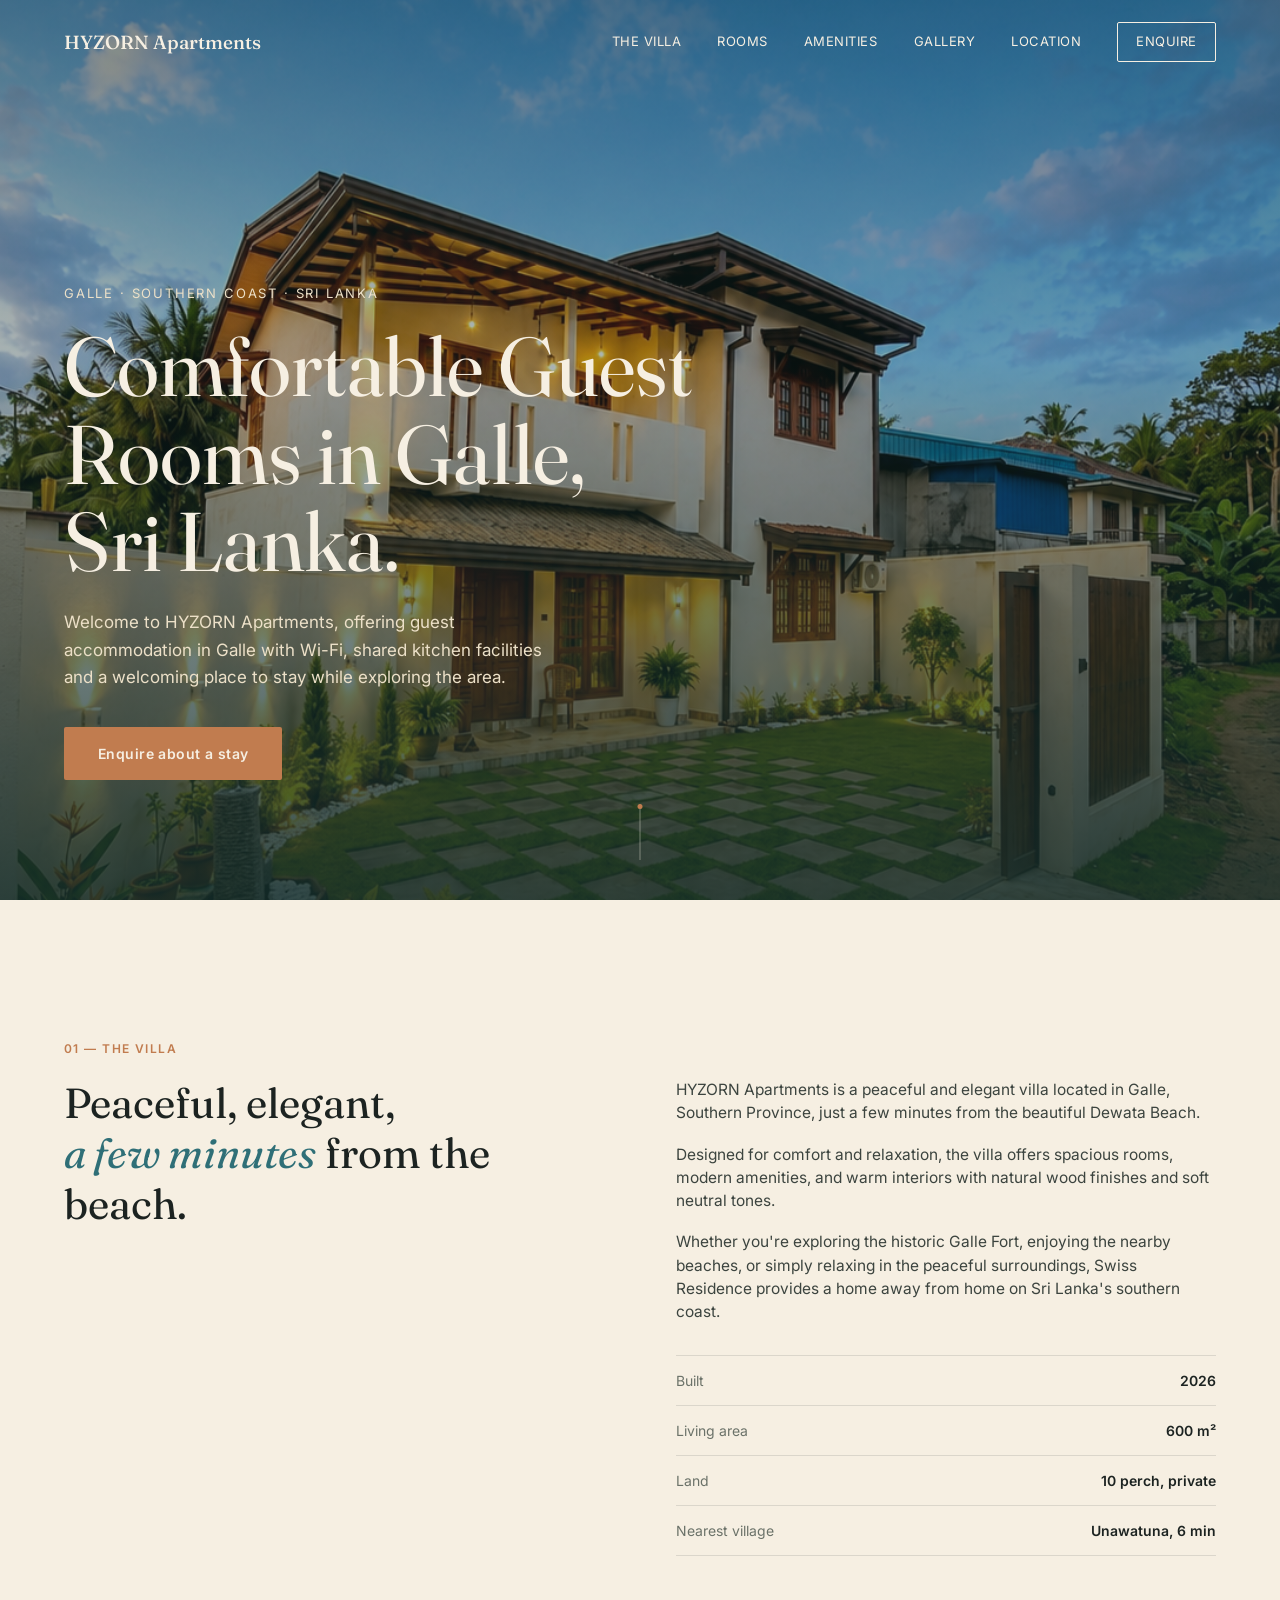
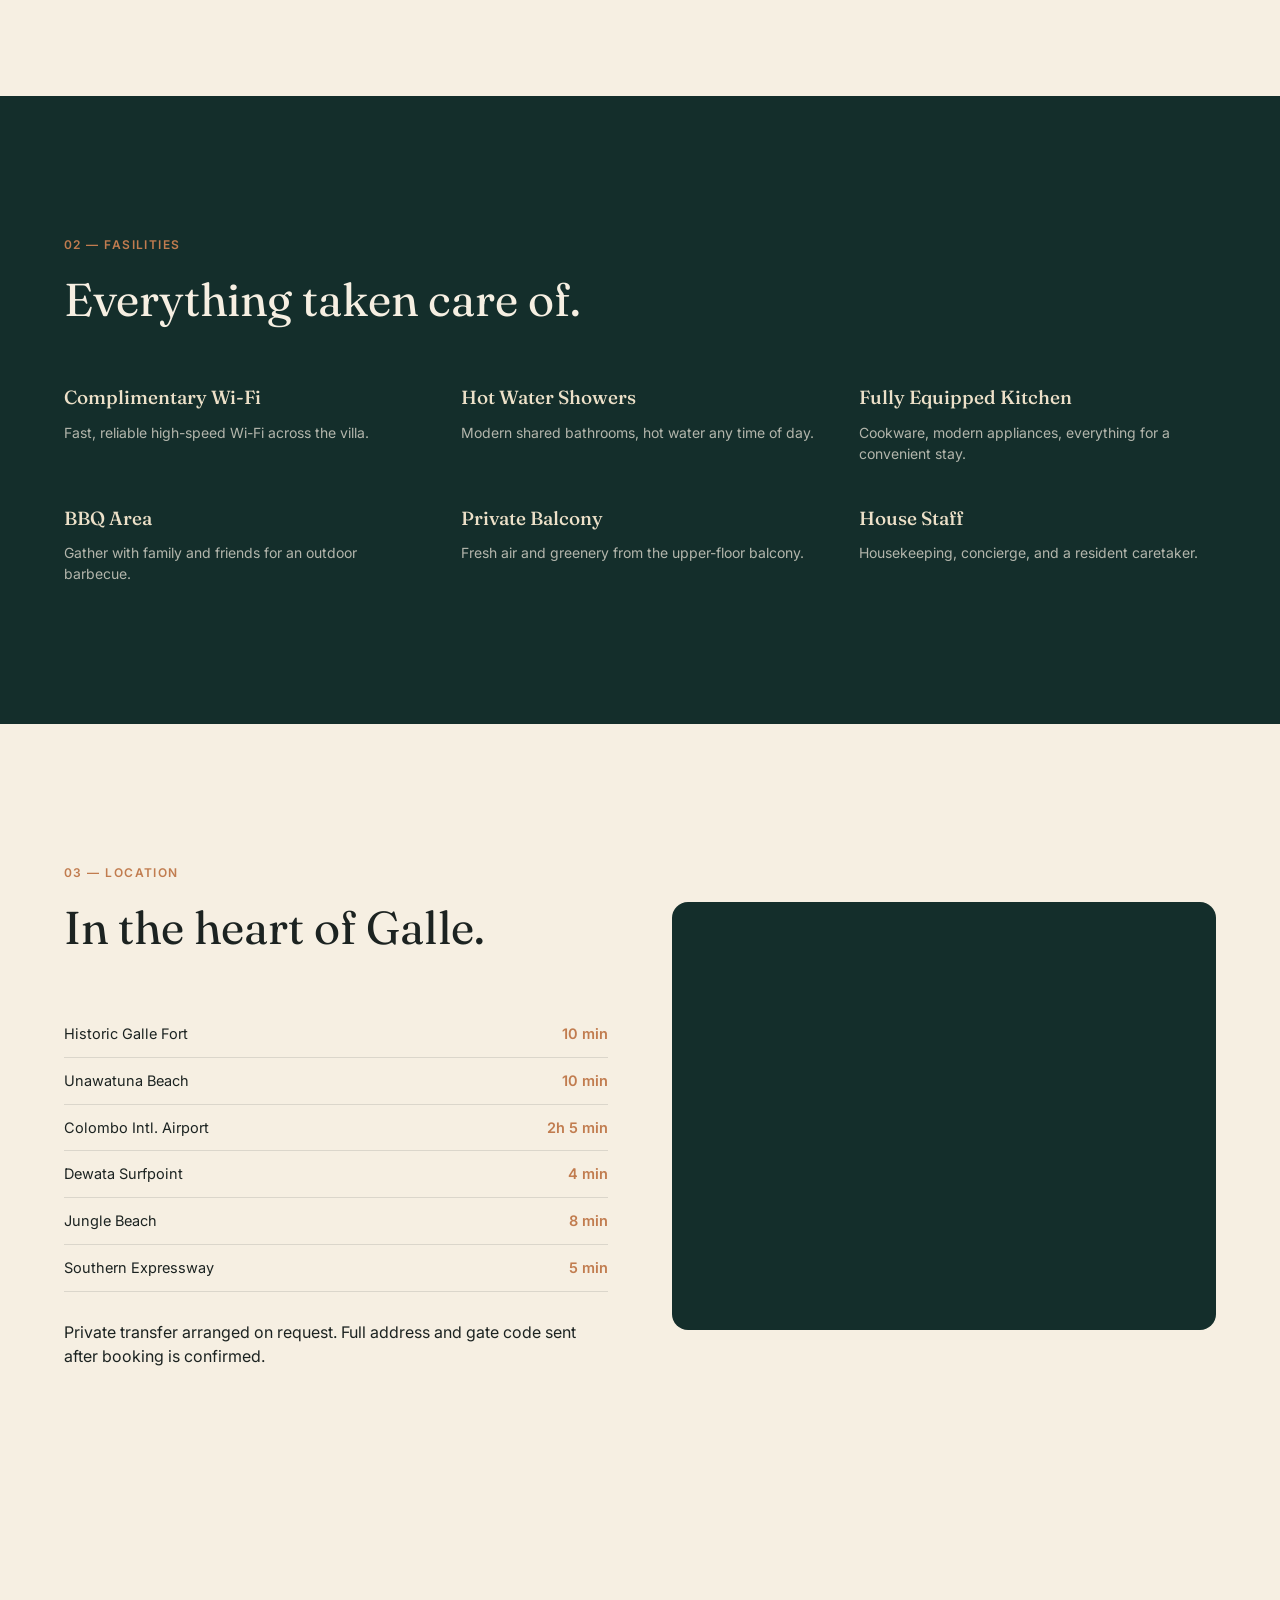
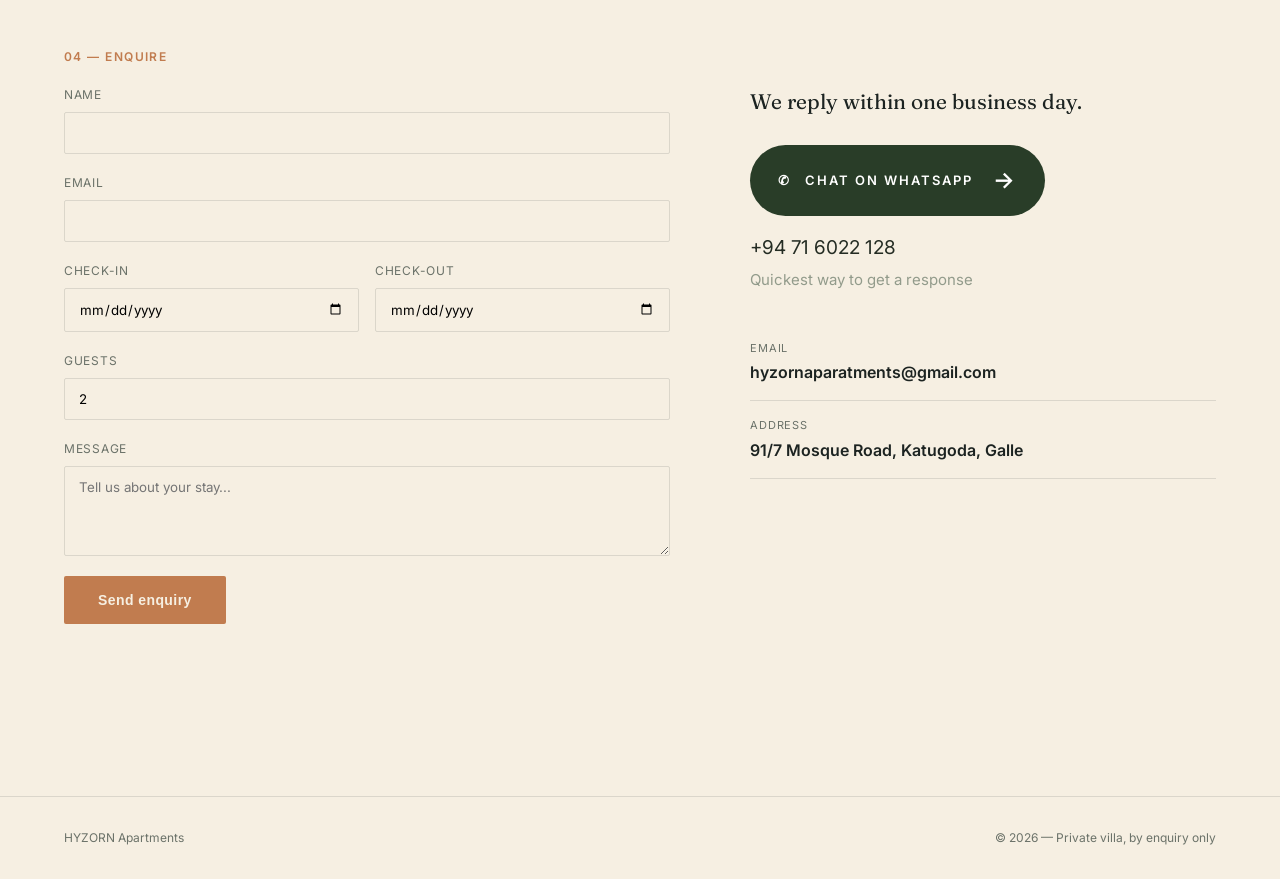
==== index.html @ 3581d691 "Update hero title and description in index.html" ====
<!DOCTYPE html>
<html lang="en">
<head>
<meta charset="UTF-8">
<meta name="viewport" content="width=device-width, initial-scale=1.0">
<title>HYZORN Apartments — Galle</title>

<title>HYZORN Apartments | Guest Rooms in Galle, Sri Lanka</title>
<meta name="description" content="Discover HYZORN Apartments in Galle, Sri Lanka, offering comfortable guest rooms, Wi-Fi, shared kitchens and convenient access to local attractions.">
<link rel="canonical" href="https://hyzornapartments.com/">

<meta property="og:type" content="website">
<meta property="og:title" content="HYZORN Apartments | Galle, Sri Lanka">
<meta property="og:description" content="Explore guest accommodation at HYZORN Apartments in Galle, Sri Lanka.">
<meta property="og:url" content="https://hyzornapartments.com/">
<meta property="og:site_name" content="HYZORN Apartments">

<meta name="description" content="Hyzorn Apartment — a private villa in Galle, Sri Lanka. Five rooms, warm interiors, minutes from Unawatuna and Galle Fort.">
<link rel="preconnect" href="https://fonts.googleapis.com">
<link rel="preconnect" href="https://fonts.gstatic.com" crossorigin>
<link href="https://fonts.googleapis.com/css2?family=Fraunces:ital,opsz,wght@0,9..144,300;0,9..144,400;0,9..144,500;1,9..144,400;1,9..144,500&family=Inter:wght@400;500;600&display=swap" rel="stylesheet">
<link rel="stylesheet" href="css/style.css">
</head>
<body>

<!-- NAV -->
<header class="nav" id="siteNav">
  <a href="#hero" class="nav-mark">HYZORN Apartments</a>
  <button class="nav-toggle" id="navToggle" aria-label="Toggle menu">☰</button>
  <nav class="nav-links" id="navLinks">
    <a href="#about">The Villa</a>
    <a href="rooms.html">Rooms</a>
    <a href="#amenities">Amenities</a>
    <a href="gallery.html">Gallery</a>
    <a href="#location">Location</a>
    <a href="#contact" class="nav-cta">Enquire</a>
  </nav>
</header>

<main>

  <!-- HERO -->
  <section id="hero" class="hero">
    <div class="hero-media">
      <img src="images/Hyzorn.png" alt="HYZORN Apartments villa exterior at dusk">
      <div class="hero-scrim"></div>
    </div>
    <div class="hero-inner">
      <p class="hero-kicker reveal">Galle · Southern Coast · Sri Lanka</p>
      <h1 class="hero-title reveal">Comfortable Guest Rooms in Galle,<br>Sri Lanka.</h1>
      <p class="hero-sub reveal">Welcome to HYZORN Apartments, offering guest accommodation
  in Galle with Wi-Fi, shared kitchen facilities and a
  welcoming place to stay while exploring the area.</p>
      <a href="#contact" class="btn reveal">Enquire about a stay</a>
    </div>
    <a href="#about" class="hero-scroll" aria-label="Scroll down"><span></span></a>
  </section>

  <!-- ABOUT -->
  <section id="about" class="section about">
    <div class="section-kicker reveal">01 — The Villa</div>
    <div class="about-grid">
      <h2 class="about-heading reveal">Peaceful, elegant,<br><em>a few minutes</em> from the beach.</h2>
      <div class="about-copy reveal">
        <p>HYZORN Apartments is a peaceful and elegant villa located in Galle, Southern Province, just a few minutes from the beautiful Dewata Beach.</p>
        <p>Designed for comfort and relaxation, the villa offers spacious rooms, modern amenities, and warm interiors with natural wood finishes and soft neutral tones.</p>
        <p>Whether you're exploring the historic Galle Fort, enjoying the nearby beaches, or simply relaxing in the peaceful surroundings, Swiss Residence provides a home away from home on Sri Lanka's southern coast.</p>
        <dl class="about-facts">
          <div><dt>Built</dt><dd>2026</dd></div>
          <div><dt>Living area</dt><dd>600 m²</dd></div>
          <div><dt>Land</dt><dd>10 perch, private</dd></div>
          <div><dt>Nearest village</dt><dd>Unawatuna, 6 min</dd></div>
        </dl>
      </div>
    </div>
  </section>

  <!-- AMENITIES -->
  <section id="amenities" class="section amenities">
    <div class="amenities-inner">
      <div class="section-kicker reveal">02 — Fasilities</div>
      <h2 class="section-heading reveal">Everything taken care of.</h2>
      <div class="amenity-grid">
        <div class="amenity reveal"><h3>Complimentary Wi-Fi</h3><p>Fast, reliable high-speed Wi-Fi across the villa.</p></div>
        <div class="amenity reveal"><h3>Hot Water Showers</h3><p>Modern shared bathrooms, hot water any time of day.</p></div>
        <div class="amenity reveal"><h3>Fully Equipped Kitchen</h3><p>Cookware, modern appliances, everything for a convenient stay.</p></div>
        <div class="amenity reveal"><h3>BBQ Area</h3><p>Gather with family and friends for an outdoor barbecue.</p></div>
        <div class="amenity reveal"><h3>Private Balcony</h3><p>Fresh air and greenery from the upper-floor balcony.</p></div>
        <div class="amenity reveal"><h3>House Staff</h3><p>Housekeeping, concierge, and a resident caretaker.</p></div>
      </div>
    </div>
  </section>

  <!-- LOCATION -->
  <section id="location" class="section location">
    <div class="section-kicker reveal">03 — Location</div>
    <div class="location-grid">
      <div class="location-copy reveal">
        <h2 class="section-heading">In the heart of Galle.</h2>
        <ul class="location-list">
          <li><span>Historic Galle Fort</span><span>10 min</span></li>
          <li><span>Unawatuna Beach</span><span>10 min</span></li>
          <li><span>Colombo Intl. Airport</span><span>2h 5 min</span></li>
          <li><span>Dewata Surfpoint</span><span>4 min</span></li>
          <li><span>Jungle Beach</span><span>8 min</span></li>
          <li><span>Southern Expressway</span><span>5 min</span></li>
        </ul>
        <p>Private transfer arranged on request. Full address and gate code sent after booking is confirmed.</p>
      </div>
      <div class="location-map reveal">
  <iframe
    src="https://maps.google.com/maps?q=6.035954568076213%2C 80.24409383954817&amp;z=16&amp;output=embed"
    width="100%"
    height="100%"
    style="border:0;"
    allowfullscreen
    loading="lazy"
    referrerpolicy="no-referrer-when-downgrade"
    title="HYZORN Apartments Location - Galle">
  </iframe>
</div>
    </div>
  </section>

  <!-- CONTACT -->
  <section id="contact" class="section contact">
    <div class="section-kicker reveal">04 — Enquire</div>
    <div class="contact-grid">
    <form class="contact-form reveal" id="enquiryForm" action="https://api.web3forms.com/submit" method="POST">
  <input type="hidden" name="access_key" value="4732b302-238f-4365-b54c-f19b75fd3b62">
  <input type="hidden" name="subject" value="New enquiry — HYZORN Apartments">
  <input type="hidden" name="from_name" value="HYZORN Apartments Website">
  <!-- spam trap: leave hidden -->
  <input type="checkbox" name="botcheck" style="display:none" tabindex="-1" autocomplete="off">

  <div class="field-row">
    <label for="name">Name</label>
    <input type="text" id="name" name="name" required>
  </div>
  <div class="field-row">
    <label for="email">Email</label>
    <input type="email" id="email" name="email" required>
  </div>
  <div class="field-row two-col">
    <div>
      <label for="checkin">Check-in</label>
      <input type="date" id="checkin" name="checkin">
    </div>
    <div>
      <label for="checkout">Check-out</label>
      <input type="date" id="checkout" name="checkout">
    </div>
  </div>
  <div class="field-row">
    <label for="guests">Guests</label>
    <input type="number" id="guests" name="guests" min="1" max="10" value="2">
  </div>
  <div class="field-row">
    <label for="message">Message</label>
    <textarea id="message" name="message" rows="4" placeholder="Tell us about your stay..."></textarea>
  </div>
  <button type="submit" class="btn" id="submitBtn">Send enquiry</button>
  <p class="form-note" id="formNote" role="status"></p>
</form>
      <div class="contact-details reveal">
  <p class="lead">We reply within one business day.</p>

  <div class="whatsapp-contact">
    <a
      href="https://wa.me/94716022128"
      target="_blank"
      rel="noopener noreferrer"
      class="whatsapp-btn"
    >
      <span>✆</span>
      <span>CHAT ON WHATSAPP</span>
      <span class="whatsapp-arrow">→</span>
    </a>

    <a href="tel:+94716022128" class="whatsapp-phone">
      +94 71 6022 128
    </a>

    <p class="whatsapp-description">
      Quickest way to get a response
    </p>
  </div>

  <dl>
    <div>
      <dt>Email</dt>
      <dd>hyzornaparatments@gmail.com</dd>
    </div>
    <div>
      <dt>Address</dt>
      <dd>91/7 Mosque Road, Katugoda, Galle</dd>
    </div>
  </dl>
</div>
  </section>

</main>

<footer class="footer">
  <span>HYZORN Apartments</span>
  <span>&copy; <span id="year"></span> — Private villa, by enquiry only</span>
</footer>

<script src="js/script.js"></script>
</body>
</html>
---- css/style.css ----
/* ============================================
   Swiss Residence — Oceanview / Cinematic theme
   Color:  deep #142e2b · ocean #2f6f77
           sand #f6efe2 · terracotta #c17c4f · ink #1c2321
   Type:   Fraunces (display, incl. italic) · Inter (body)
   ============================================ */

:root {
  --deep: #142e2b;
  --ocean: #2f6f77;
  --sand: #f6efe2;
  --sand-warm: #ece0c8;
  --terracotta: #c17c4f;
  --ink: #1c2321;
  --line: rgba(28, 35, 33, 0.12);

  --font-display: "Fraunces", Georgia, serif;
  --font-body: "Inter", -apple-system, BlinkMacSystemFont, sans-serif;

  --edge: 64px;
  --nav-h: 84px;
}

* { box-sizing: border-box; margin: 0; padding: 0; }
html { scroll-behavior: smooth; }

body {
  background: var(--sand);
  color: var(--ink);
  font-family: var(--font-body);
  line-height: 1.5;
  -webkit-font-smoothing: antialiased;
}

a { color: inherit; text-decoration: none; }
img { max-width: 100%; display: block; }
ul, dl { list-style: none; }

@media (prefers-reduced-motion: reduce) {
  html { scroll-behavior: auto; }
  * { transition: none !important; }
  .reveal { opacity: 1 !important; transform: none !important; }
}

a:focus-visible, button:focus-visible, input:focus-visible, textarea:focus-visible {
  outline: 2px solid var(--terracotta);
  outline-offset: 3px;
}

/* ============================================
   Scroll reveal (JS toggles .is-visible)
   ============================================ */

.reveal {
  opacity: 0;
  transform: translateY(28px);
  transition: opacity 0.8s ease, transform 0.8s ease;
}
.reveal.is-visible { opacity: 1; transform: translateY(0); }
/* stagger children inside grids slightly */
.room-card.reveal:nth-child(2) { transition-delay: 0.08s; }
.room-card.reveal:nth-child(3) { transition-delay: 0.16s; }
.room-card.reveal:nth-child(4) { transition-delay: 0.24s; }
.room-card.reveal:nth-child(5) { transition-delay: 0.32s; }
.amenity.reveal:nth-child(2) { transition-delay: 0.06s; }
.amenity.reveal:nth-child(3) { transition-delay: 0.12s; }
.amenity.reveal:nth-child(4) { transition-delay: 0.18s; }
.amenity.reveal:nth-child(5) { transition-delay: 0.24s; }
.amenity.reveal:nth-child(6) { transition-delay: 0.3s; }

/* ============================================
   Nav
   ============================================ */

.nav {
  position: fixed;
  top: 0; left: 0; right: 0;
  height: var(--nav-h);
  z-index: 100;
  display: flex;
  align-items: center;
  justify-content: space-between;
  padding: 0 var(--edge);
  background: transparent;
  transition: background 0.35s ease, box-shadow 0.35s ease, padding 0.35s ease;
}
.nav.scrolled {
  background: rgba(246, 239, 226, 0.92);
  backdrop-filter: blur(8px);
  box-shadow: 0 1px 0 var(--line);
}
.nav-mark {
  font-family: var(--font-display);
  font-weight: 500;
  font-size: 19px;
  color: var(--sand);
  transition: color 0.35s ease;
}
.nav.scrolled .nav-mark { color: var(--deep); }

.nav-links {
  display: flex;
  align-items: center;
  gap: 36px;
  font-size: 13px;
  letter-spacing: 0.04em;
  text-transform: uppercase;
  color: var(--sand);
  transition: color 0.35s ease;
}
.nav.scrolled .nav-links { color: var(--ink); }
.nav-links a:hover { color: var(--terracotta); }
.nav-cta {
  border: 1px solid currentColor;
  padding: 9px 18px;
  border-radius: 2px;
}

.nav-toggle {
  display: none;
  background: none;
  border: none;
  font-size: 20px;
  color: var(--sand);
  cursor: pointer;
}
.nav.scrolled .nav-toggle { color: var(--ink); }

/* ============================================
   Hero
   ============================================ */

.hero {
  position: relative;
  min-height: 100vh;
  display: flex;
  align-items: flex-end;
  color: var(--sand);
  overflow: hidden;
}

.hero-media {
  position: absolute;
  inset: 0;
  z-index: 0;
}
.hero-media img {
  width: 100%; height: 100%;
  object-fit: cover;
  object-position: center;
}
.hero-scrim {
  position: absolute;
  inset: 0;
  background: linear-gradient(180deg,
    rgba(20, 46, 43, 0.55) 0%,
    rgba(20, 46, 43, 0.35) 40%,
    rgba(20, 46, 43, 0.85) 100%);
}

.hero-inner {
  position: relative;
  z-index: 1;
  padding: 0 var(--edge) 120px;
  max-width: 780px;
}

.hero-kicker {
  font-size: 13px;
  letter-spacing: 0.14em;
  text-transform: uppercase;
  color: var(--sand-warm);
  margin-bottom: 20px;
}

.hero-title {
  font-family: var(--font-display);
  font-weight: 400;
  font-size: clamp(42px, 6.5vw, 84px);
  line-height: 1.05;
  margin-bottom: 24px;
}
.hero-title em {
  font-style: italic;
  font-weight: 400;
}

.hero-sub {
  font-size: 17px;
  color: var(--sand-warm);
  max-width: 480px;
  margin-bottom: 36px;
  line-height: 1.6;
}

.btn {
  display: inline-block;
  background: var(--terracotta);
  color: var(--sand);
  font-weight: 600;
  font-size: 14px;
  letter-spacing: 0.03em;
  padding: 16px 34px;
  border: none;
  border-radius: 2px;
  cursor: pointer;
  transition: background 0.2s ease, transform 0.2s ease;
}
.btn:hover { background: var(--deep); transform: translateY(-1px); }

.hero-scroll {
  position: absolute;
  bottom: 40px; left: 50%;
  transform: translateX(-50%);
  z-index: 1;
  width: 1px; height: 56px;
  background: rgba(246, 239, 226, 0.4);
}
.hero-scroll span {
  position: absolute;
  top: 0; left: -2px;
  width: 5px; height: 5px;
  border-radius: 50%;
  background: var(--terracotta);
  animation: cueMove 2.2s ease-in-out infinite;
}
@keyframes cueMove {
  0% { top: 0; opacity: 1; }
  90% { opacity: 1; }
  100% { top: 50px; opacity: 0; }
}

/* ============================================
   Section shell
   ============================================ */

.section {
  padding: 140px var(--edge);
  max-width: 1320px;
  margin: 0 auto;
}

.section-kicker {
  font-size: 12px;
  font-weight: 600;
  letter-spacing: 0.12em;
  text-transform: uppercase;
  color: var(--terracotta);
  margin-bottom: 20px;
}

.section-heading {
  font-family: var(--font-display);
  font-weight: 400;
  font-size: clamp(30px, 3.6vw, 46px);
  line-height: 1.15;
  max-width: 720px;
  margin-bottom: 56px;
}

/* ============================================
   About
   ============================================ */

.about-grid {
  display: grid;
  grid-template-columns: 1fr 1fr;
  gap: 72px;
  align-items: start;
}
.about-heading {
  font-family: var(--font-display);
  font-weight: 400;
  font-size: clamp(28px, 3.4vw, 42px);
  line-height: 1.2;
}
.about-heading em { font-style: italic; color: var(--ocean); }

.about-copy p {
  font-size: 15.5px;
  color: #3c443f;
  margin-bottom: 18px;
}

.about-facts {
  margin-top: 32px;
  border-top: 1px solid var(--line);
}
.about-facts div {
  display: flex;
  justify-content: space-between;
  padding: 14px 0;
  border-bottom: 1px solid var(--line);
  font-size: 14px;
}
.about-facts dt { color: #6b7269; }
.about-facts dd { font-weight: 600; }

/* ============================================
   Rooms
   ============================================ */

.room-list {
  display: grid;
  grid-template-columns: repeat(3, 1fr);
  gap: 1px;
  background: var(--line);
  border: 1px solid var(--line);
}
.room-card {
  background: var(--sand);
  padding: 40px 32px;
}
.room-no {
  font-family: var(--font-display);
  font-style: italic;
  font-size: 22px;
  color: var(--terracotta);
  display: block;
  margin-bottom: 16px;
}
.room-card h3 {
  font-family: var(--font-display);
  font-weight: 500;
  font-size: 20px;
  margin-bottom: 10px;
}
.room-card p { font-size: 14px; color: #3c443f; margin-bottom: 16px; }
.room-tag {
  font-size: 11px;
  letter-spacing: 0.05em;
  text-transform: uppercase;
  color: var(--ocean);
}

/* ============================================
   Amenities (full-bleed deep band)
   ============================================ */

.amenities {
  background: var(--deep);
  color: var(--sand);
  max-width: none;
  padding: 0;
}
.amenities-inner {
  max-width: 1320px;
  margin: 0 auto;
  padding: 140px var(--edge);
}
.amenities .section-heading { color: var(--sand); }
.amenity-grid {
  display: grid;
  grid-template-columns: repeat(3, 1fr);
  gap: 40px;
}
.amenity h3 {
  font-family: var(--font-display);
  font-weight: 500;
  font-size: 19px;
  margin-bottom: 10px;
  color: var(--sand-warm);
}
.amenity p { font-size: 14px; color: rgba(246, 239, 226, 0.7); }

/* ============================================
   Gallery
   ============================================ */

.gallery-grid {
  display: grid;
  grid-template-columns: repeat(4, 1fr);
  grid-auto-rows: 200px;
  gap: 16px;
}
.g-item { position: relative; overflow: hidden; border-radius: 2px; }
.g-tall { grid-row: span 2; }
.g-item img {
  width: 100%; height: 100%;
  object-fit: cover;
  transition: transform 0.5s ease;
}
.g-item:hover img { transform: scale(1.05); }

.ph { width: 100%; height: 100%; background: linear-gradient(135deg, var(--ocean), var(--deep)); }
.ph[data-tone="3"] { background: linear-gradient(135deg, #2f6f77, #142e2b); }
.ph[data-tone="4"] { background: linear-gradient(135deg, #c17c4f, #6b3f24); }
.ph[data-tone="6"] { background: linear-gradient(135deg, #6b7269, #232821); }

.g-item figcaption {
  position: absolute;
  bottom: 0; left: 0; right: 0;
  padding: 12px 14px;
  font-size: 12px;
  color: var(--sand);
  background: linear-gradient(transparent, rgba(0,0,0,0.55));
}

.gallery-note {
  margin-top: 24px;
  font-size: 13px;
  color: #6b7269;
}
.gallery-note code {
  background: var(--line);
  padding: 2px 6px;
  border-radius: 2px;
  font-family: monospace;
}

/* ============================================
   Location
   ============================================ */

.location-grid {
  display: grid;
  grid-template-columns: 1fr 1fr;
  gap: 64px;
  align-items: start;
}
.location-list { margin: 28px 0; }
.location-list li {
  display: flex;
  justify-content: space-between;
  padding: 12px 0;
  border-bottom: 1px solid var(--line);
  font-size: 14.5px;
}
.location-list li span:last-child { color: var(--terracotta); font-weight: 600; }

.location-map {
  background: var(--deep);
  border-radius: 4px;
  padding: 24px;
  overflow: hidden;
}
.location-map svg { width: 100%; height: auto; display: block; }
.map-contour { fill: none; stroke: var(--sand-warm); stroke-width: 1.2; opacity: 0.4; }
.map-pin { fill: var(--terracotta); }
.map-radius { fill: none; stroke: var(--terracotta); stroke-width: 1; opacity: 0.35; }
.map-label {
  fill: var(--sand);
  font-size: 13px;
  font-family: var(--font-body);
  font-weight: 600;
  letter-spacing: 0.08em;
  text-transform: uppercase;
}
.map-small-label { fill: rgba(246,239,226,0.6); font-size: 11px; font-family: var(--font-body); letter-spacing: 0.05em; }

/* ============================================
   Contact
   ============================================ */

.contact-grid {
  display: grid;
  grid-template-columns: 1.3fr 1fr;
  gap: 80px;
}
.field-row { margin-bottom: 20px; display: flex; flex-direction: column; gap: 8px; }
.field-row label {
  font-size: 12px;
  letter-spacing: 0.06em;
  text-transform: uppercase;
  color: #6b7269;
}
.field-row input, .field-row textarea {
  border: 1px solid var(--line);
  background: transparent;
  padding: 12px 14px;
  border-radius: 2px;
  font-family: inherit;
}
.field-row input:focus, .field-row textarea:focus { border-color: var(--terracotta); }
.two-col { flex-direction: row; gap: 16px; }
.two-col > div { flex: 1; display: flex; flex-direction: column; gap: 8px; }

.form-note { margin-top: 14px; font-size: 13px; color: var(--ocean); min-height: 18px; }

.contact-details .lead {
  font-family: var(--font-display);
  font-size: 21px;
  margin-bottom: 24px;
}
.contact-details dl div {
  display: flex;
  flex-direction: column;
  gap: 4px;
  padding: 16px 0;
  border-bottom: 1px solid var(--line);
}
.contact-details dt { font-size: 11px; letter-spacing: 0.08em; text-transform: uppercase; color: #6b7269; }
.contact-details dd { font-weight: 600; }

/* ============================================
   Interior page banner (Rooms / Gallery)
   ============================================ */

.page-banner {
  background: var(--deep);
  color: var(--sand);
  padding: calc(var(--nav-h) + 80px) var(--edge) 80px;
}
.page-banner-inner { max-width: 720px; }
.page-banner .section-kicker { color: var(--terracotta); }
.page-title {
  font-family: var(--font-display);
  font-weight: 400;
  font-size: clamp(34px, 5vw, 56px);
  line-height: 1.1;
  margin-bottom: 18px;
}
.page-title em { font-style: italic; color: var(--sand-warm); }
.page-sub { font-size: 16px; color: rgba(246, 239, 226, 0.75); max-width: 480px; }

.nav-links a.active { color: var(--terracotta); }

/* ============================================
   Room detail rows (Rooms page)
   ============================================ */

.room-detail-list { display: flex; flex-direction: column; gap: 100px; }

.room-detail {
  display: grid;
  grid-template-columns: 1.1fr 1fr;
  gap: 64px;
  align-items: center;
}
.room-detail.reverse { direction: rtl; }
.room-detail.reverse > * { direction: ltr; }

.room-detail-media {
  aspect-ratio: 4 / 3;
  border-radius: 4px;
  overflow: hidden;
}
.room-detail-media .ph { width: 100%; height: 100%; }
.room-detail-media img { width: 100%; height: 100%; object-fit: cover; }

.room-detail-meta {
  font-size: 12px;
  letter-spacing: 0.08em;
  text-transform: uppercase;
  color: var(--terracotta);
  font-weight: 600;
}
.room-detail-copy h2 {
  font-family: var(--font-display);
  font-weight: 500;
  font-size: clamp(24px, 2.6vw, 32px);
  margin: 14px 0 16px;
}
.room-detail-copy p {
  font-size: 15px;
  color: #3c443f;
  margin-bottom: 22px;
  max-width: 460px;
}

.tag-list {
  display: flex;
  flex-wrap: wrap;
  gap: 10px;
  margin-bottom: 28px;
}
.tag-list li {
  font-size: 12px;
  letter-spacing: 0.03em;
  padding: 8px 14px;
  border: 1px solid var(--line);
  border-radius: 999px;
  color: var(--ink);
}

.btn-outline {
  background: transparent;
  color: var(--ink);
  border: 1px solid var(--ink);
}
.btn-outline:hover { background: var(--ink); color: var(--sand); }

/* ============================================
   CTA band (bottom of Rooms / Gallery pages)
   ============================================ */

.cta-band {
  background: var(--sand-warm);
  padding: 90px var(--edge);
  text-align: center;
}
.cta-band h2 {
  font-family: var(--font-display);
  font-weight: 400;
  font-size: clamp(26px, 3vw, 36px);
  margin-bottom: 28px;
}

/* ============================================
   Gallery page: slightly larger tiles
   ============================================ */

.gallery-grid-large { grid-auto-rows: 240px; }

/* ============================================
   Footer
   ============================================ */

.footer {
  padding: 32px var(--edge);
  display: flex;
  justify-content: space-between;
  font-size: 12px;
  color: #6b7269;
  border-top: 1px solid var(--line);
}

/* ============================================
   Responsive
   ============================================ */

@media (max-width: 900px) {
  :root { --edge: 24px; }
  .nav-links {
    position: fixed;
    top: var(--nav-h); left: 0; right: 0;
    flex-direction: column;
    align-items: flex-start;
    gap: 0;
    background: var(--sand);
    color: var(--ink);
    transform: translateY(-12px);
    opacity: 0;
    pointer-events: none;
    transition: opacity 0.25s ease, transform 0.25s ease;
    padding: 8px 24px 20px;
  }
  .nav-links.open { opacity: 1; transform: translateY(0); pointer-events: auto; }
  .nav-links a { width: 100%; padding: 14px 0; border-bottom: 1px solid var(--line); }
  .nav-toggle { display: block; }
  .nav.scrolled ~ .nav-links, .nav-links { color: var(--ink); }

  .about-grid, .location-grid, .contact-grid { grid-template-columns: 1fr; gap: 40px; }
  .room-list { grid-template-columns: 1fr; }
  .amenity-grid { grid-template-columns: repeat(2, 1fr); }
  .gallery-grid { grid-template-columns: repeat(2, 1fr); }
  .section { padding: 90px 24px; }
  .amenities-inner { padding: 90px 24px; }

  .room-detail,
  .room-detail.reverse {
    grid-template-columns: 1fr;
    direction: ltr;
    gap: 28px;
  }
  .room-detail-list { gap: 60px; }
  .page-banner { padding: calc(var(--nav-h) + 40px) 24px 56px; }
}

@media (max-width: 520px) {
  .amenity-grid, .gallery-grid { grid-template-columns: 1fr; }
}

.whatsapp-contact {
  margin: 28px 0 32px;
}

.whatsapp-btn {
  display: inline-flex;
  align-items: center;
  justify-content: center;
  gap: 14px;
  background: #293d28;
  color: #fff;
  padding: 18px 28px;
  border-radius: 50px;
  font-size: 13px;
  font-weight: 600;
  letter-spacing: 2px;
  text-decoration: none;
  transition: all 0.3s ease;
}

.whatsapp-btn:hover {
  background: #3d5738;
  transform: translateY(-2px);
}

.whatsapp-arrow {
  font-size: 23px;
  margin-left: 6px;
}

.whatsapp-phone {
  display: block;
  width: fit-content;
  margin-top: 18px;
  color: #242c23;
  font-size: 19px;
  text-decoration: none;
}

.whatsapp-description {
  margin-top: 7px;
  color: #929b8b;
  font-size: 15px;
}

@media (max-width: 480px) {
  .whatsapp-btn {
    padding: 16px 20px;
    font-size: 11px;
    letter-spacing: 1.5px;
  }
}
.location-map {
  width: 100%;
  min-height: 380px;
  border-radius: 16px;
  overflow: hidden;
}

.location-map iframe {
  display: block;
  width: 100%;
  height: 380px;
  border: none;
}

@media (max-width: 768px) {
  .location-map {
    min-height: 300px;
  }

  .location-map iframe {
    height: 300px;
  }
}
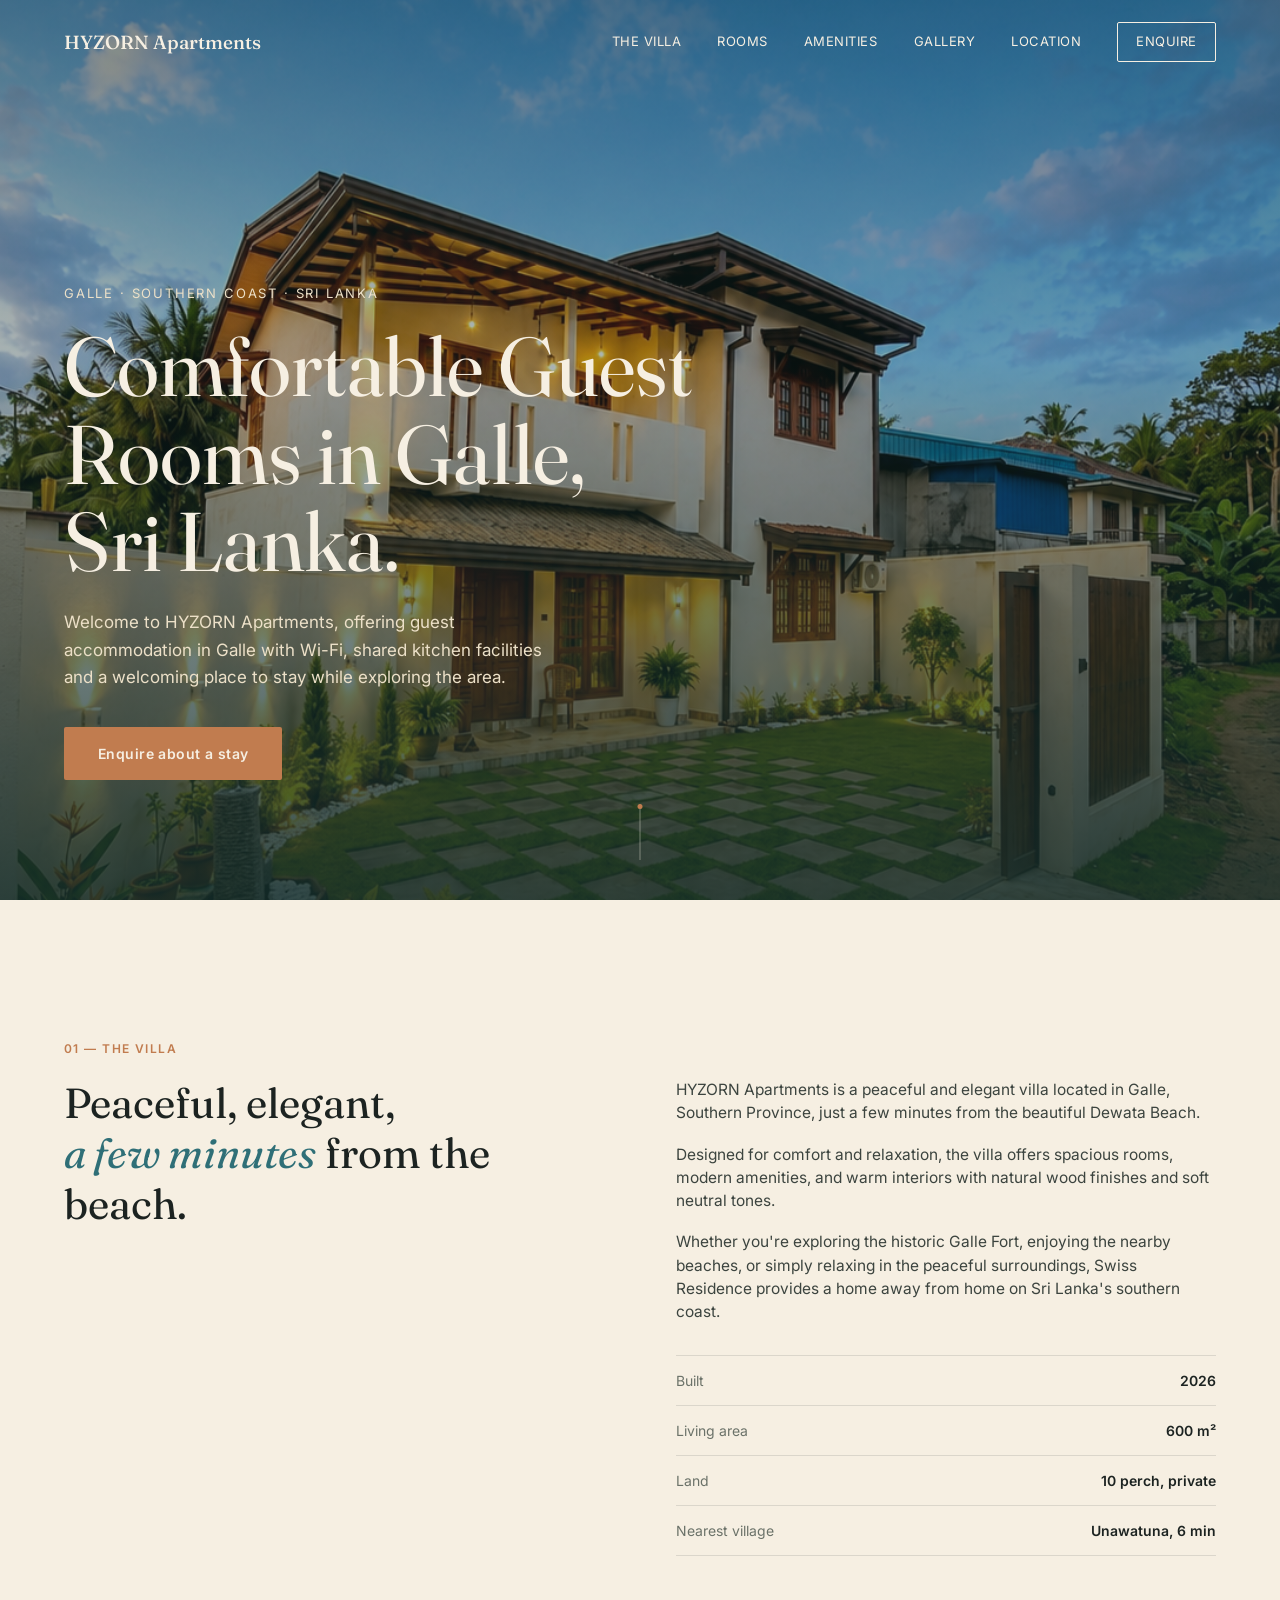
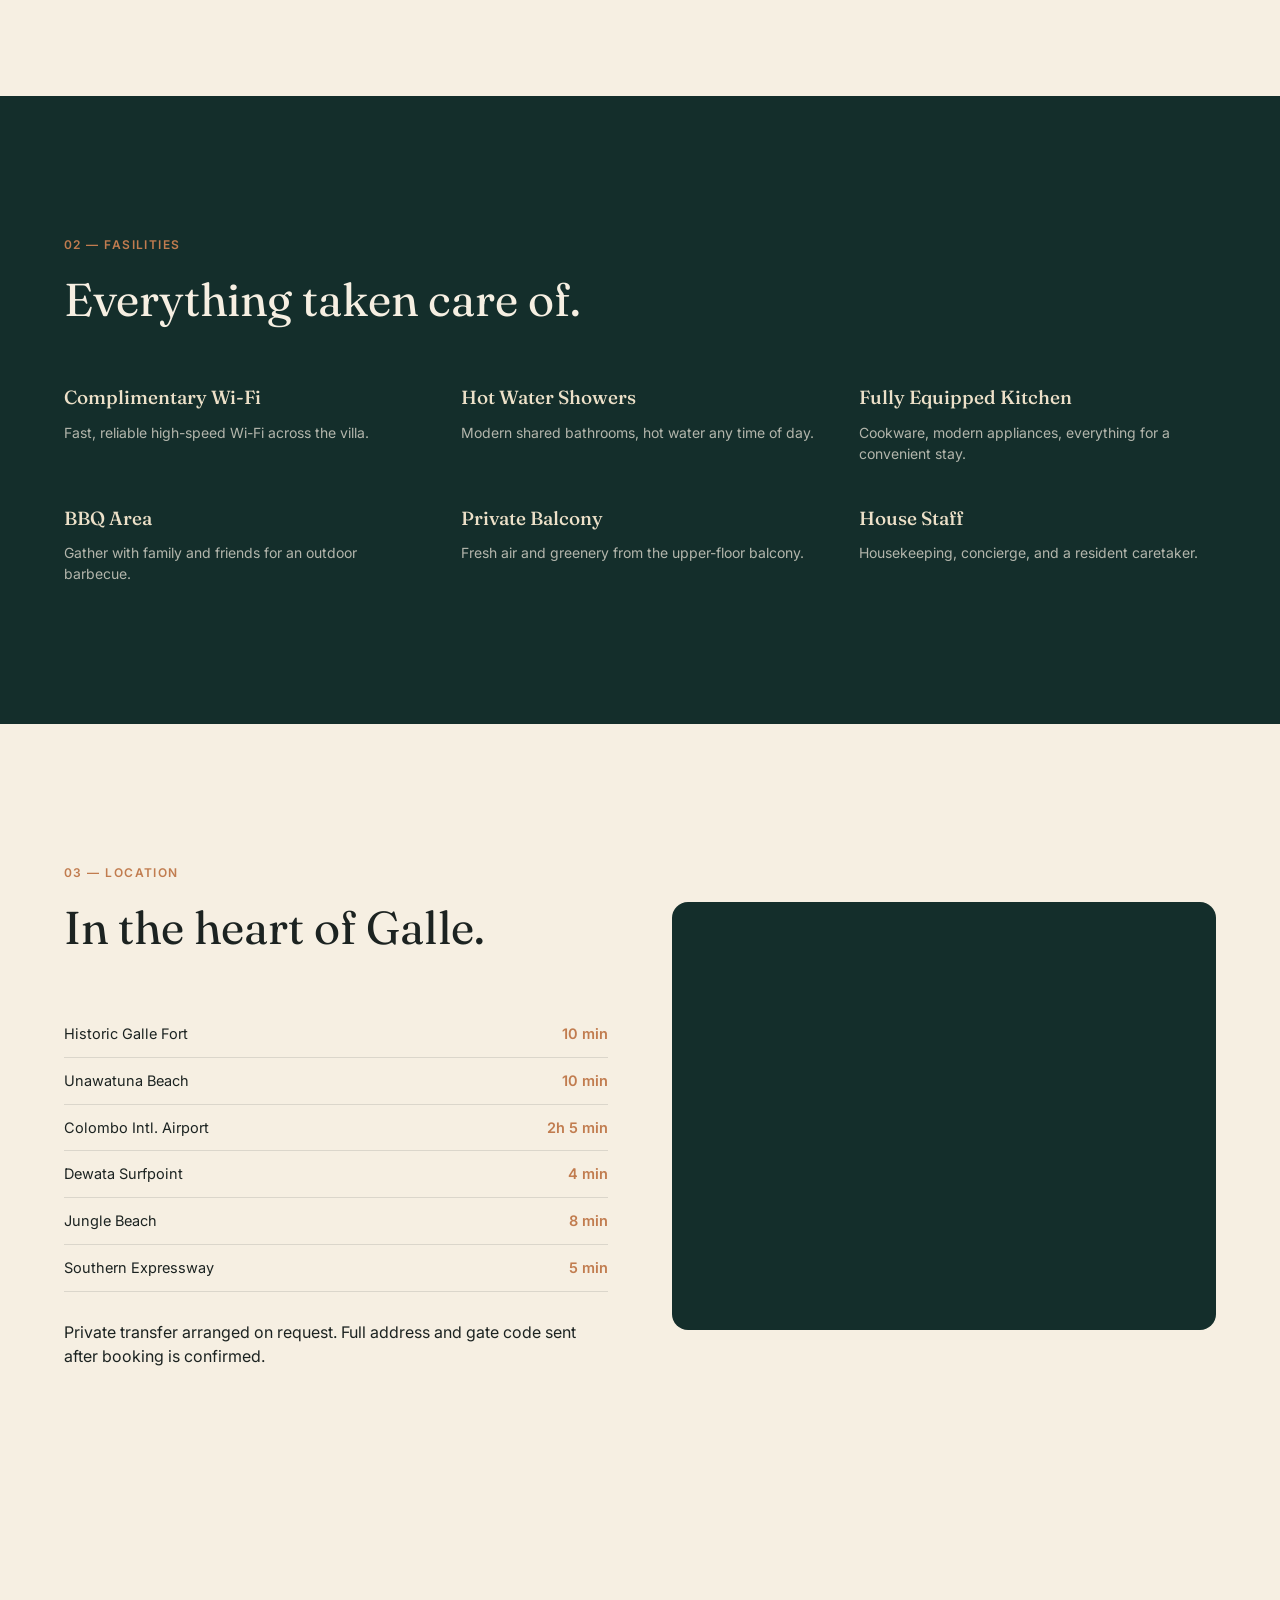
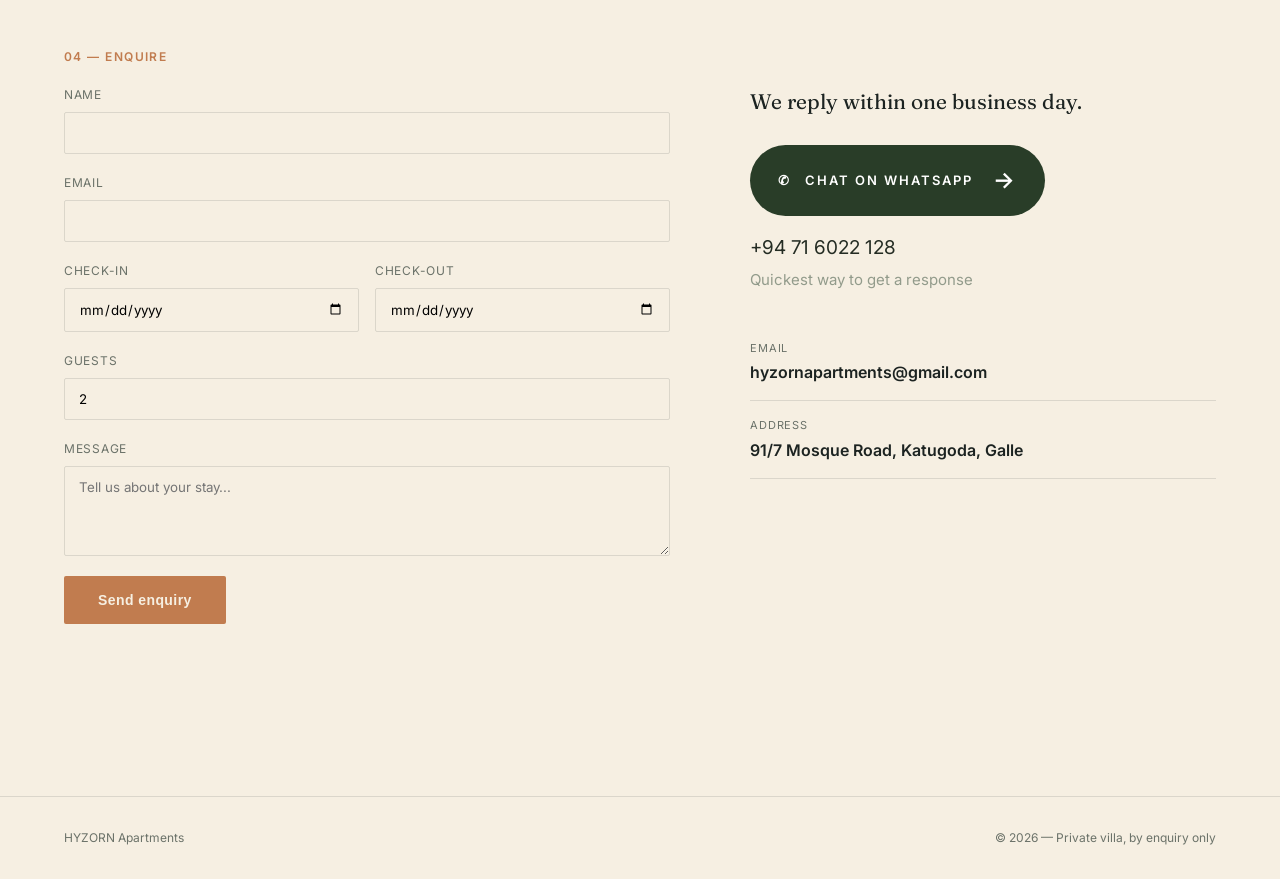
==== commit 2f2106f0: "Correct email address in index.html" ====
--- a/index.html
+++ b/index.html
@@ -20,6 +20,35 @@
 <link rel="preconnect" href="https://fonts.gstatic.com" crossorigin>
 <link href="https://fonts.googleapis.com/css2?family=Fraunces:ital,opsz,wght@0,9..144,300;0,9..144,400;0,9..144,500;1,9..144,400;1,9..144,500&family=Inter:wght@400;500;600&display=swap" rel="stylesheet">
 <link rel="stylesheet" href="css/style.css">
+  
+<script type="application/ld+json">
+{
+  "@context": "https://schema.org",
+  "@type": "LodgingBusiness",
+  "@id": "https://hyzornapartments.com/#lodging",
+  "name": "HYZORN Apartments",
+  "url": "https://hyzornapartments.com/",
+  "description": "Guest accommodation in Galle, Sri Lanka, with Wi-Fi and shared kitchen facilities.",
+  "address": {
+    "@type": "PostalAddress",
+    "addressLocality": "Galle",
+    "addressCountry": "LK"
+  },
+  "amenityFeature": [
+    {
+      "@type": "LocationFeatureSpecification",
+      "name": "Wi-Fi",
+      "value": true
+    },
+    {
+      "@type": "LocationFeatureSpecification",
+      "name": "Shared kitchen",
+      "value": true
+    }
+  ]
+}
+</script>
+
 </head>
 <body>
 
@@ -189,7 +218,7 @@
   <dl>
     <div>
       <dt>Email</dt>
-      <dd>hyzornaparatments@gmail.com</dd>
+      <dd>hyzornapartments@gmail.com</dd>
     </div>
     <div>
       <dt>Address</dt>
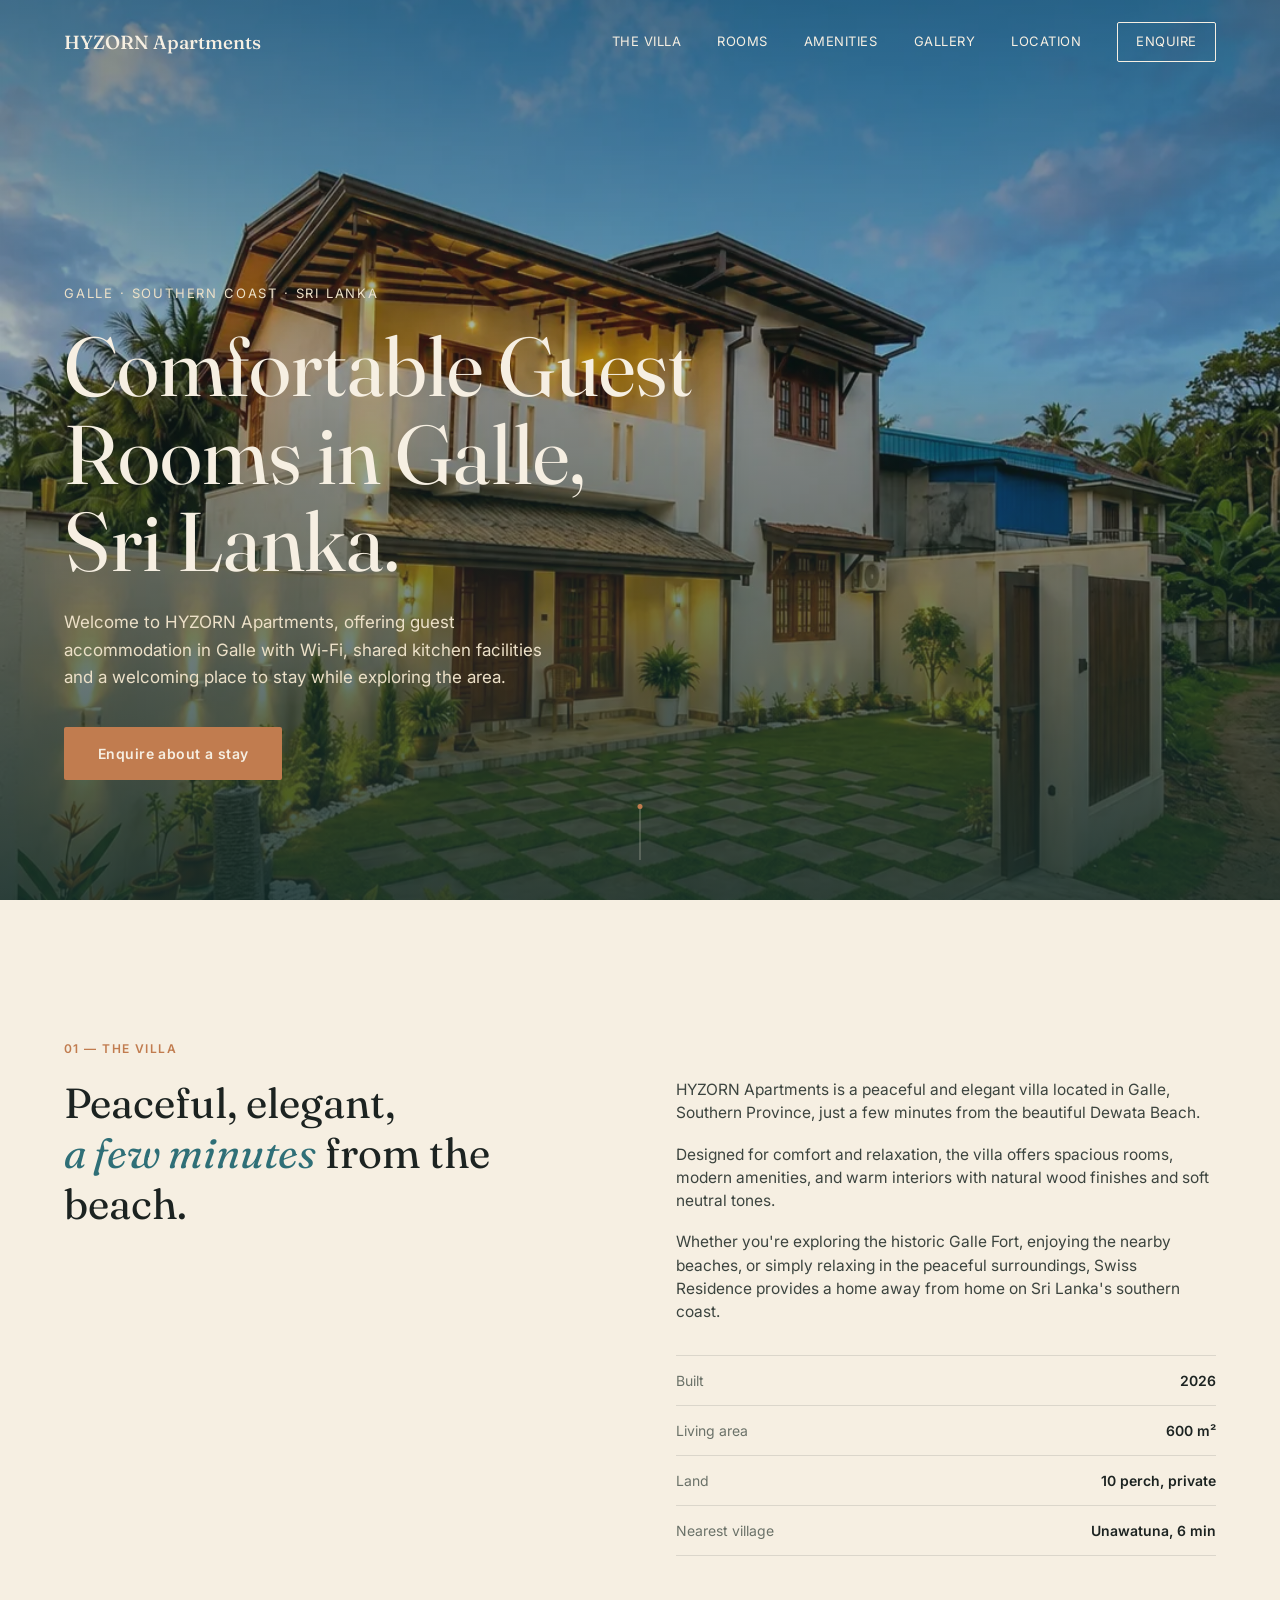
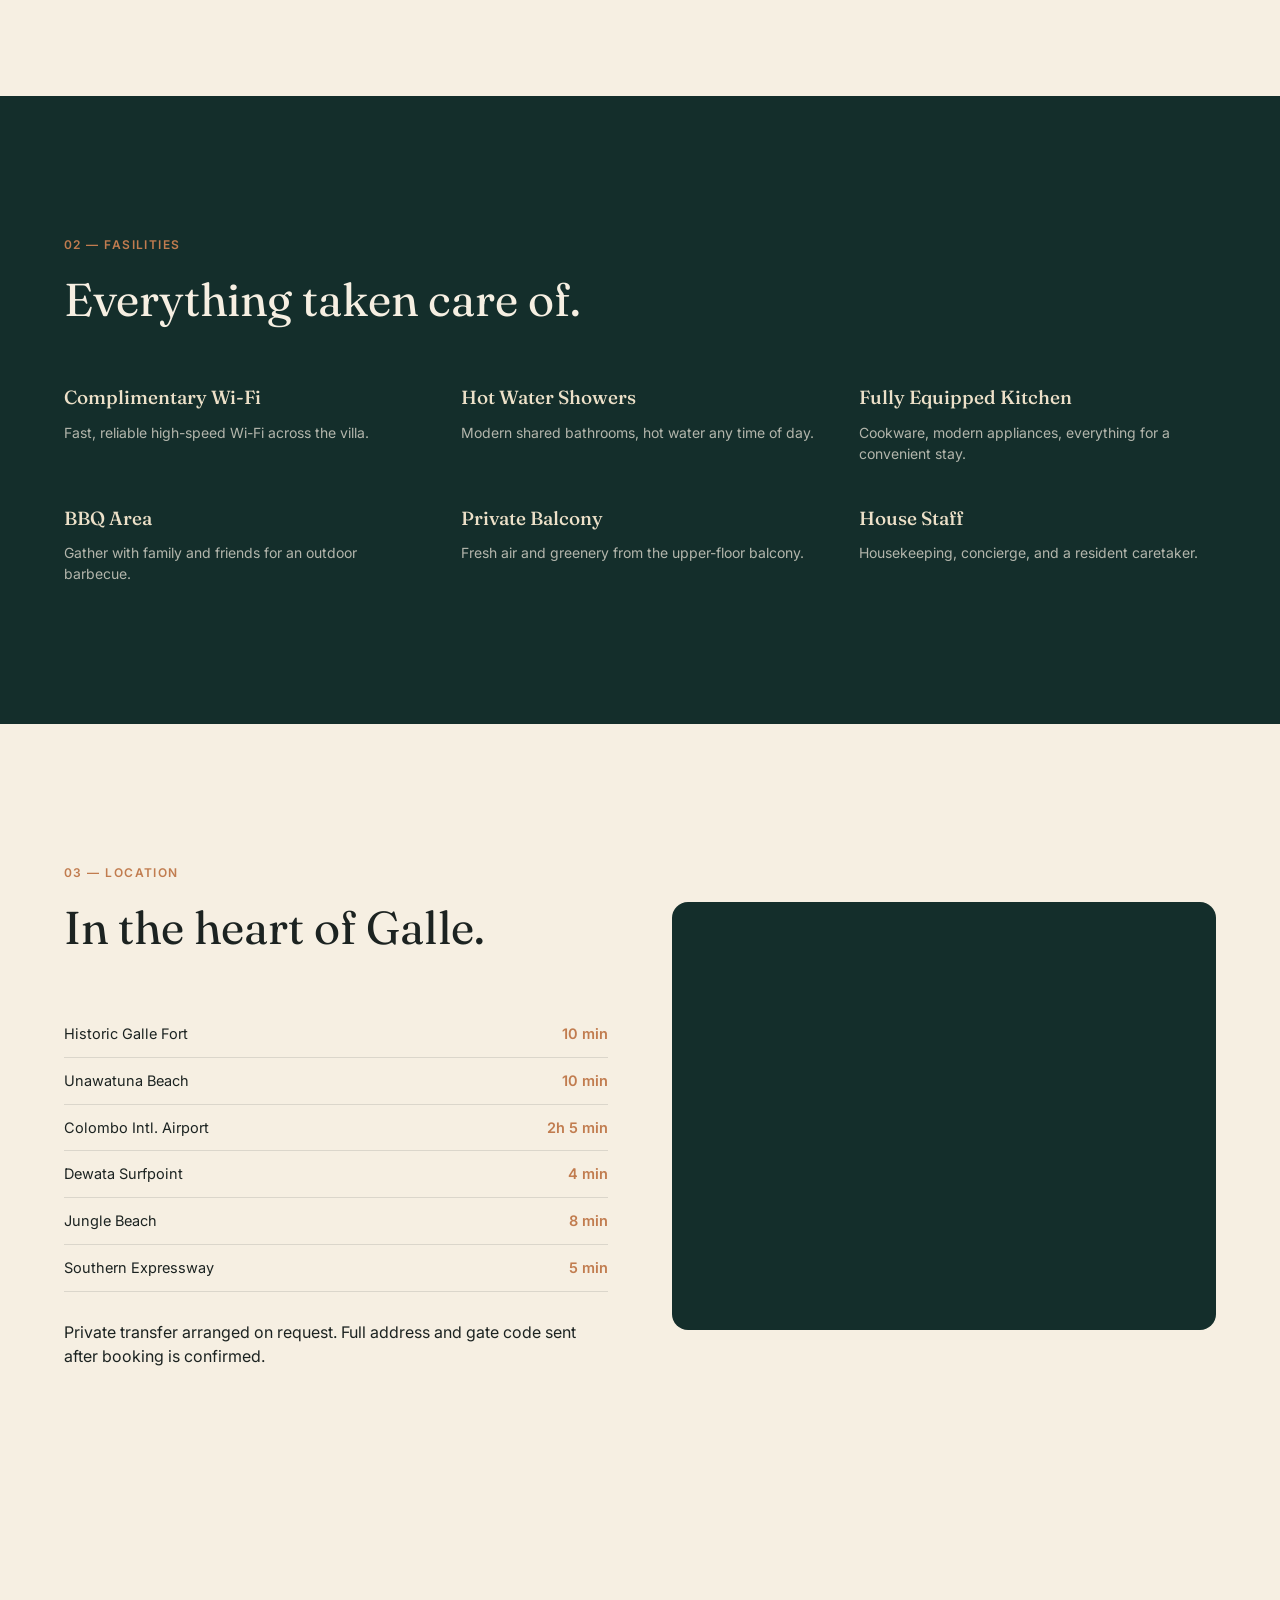
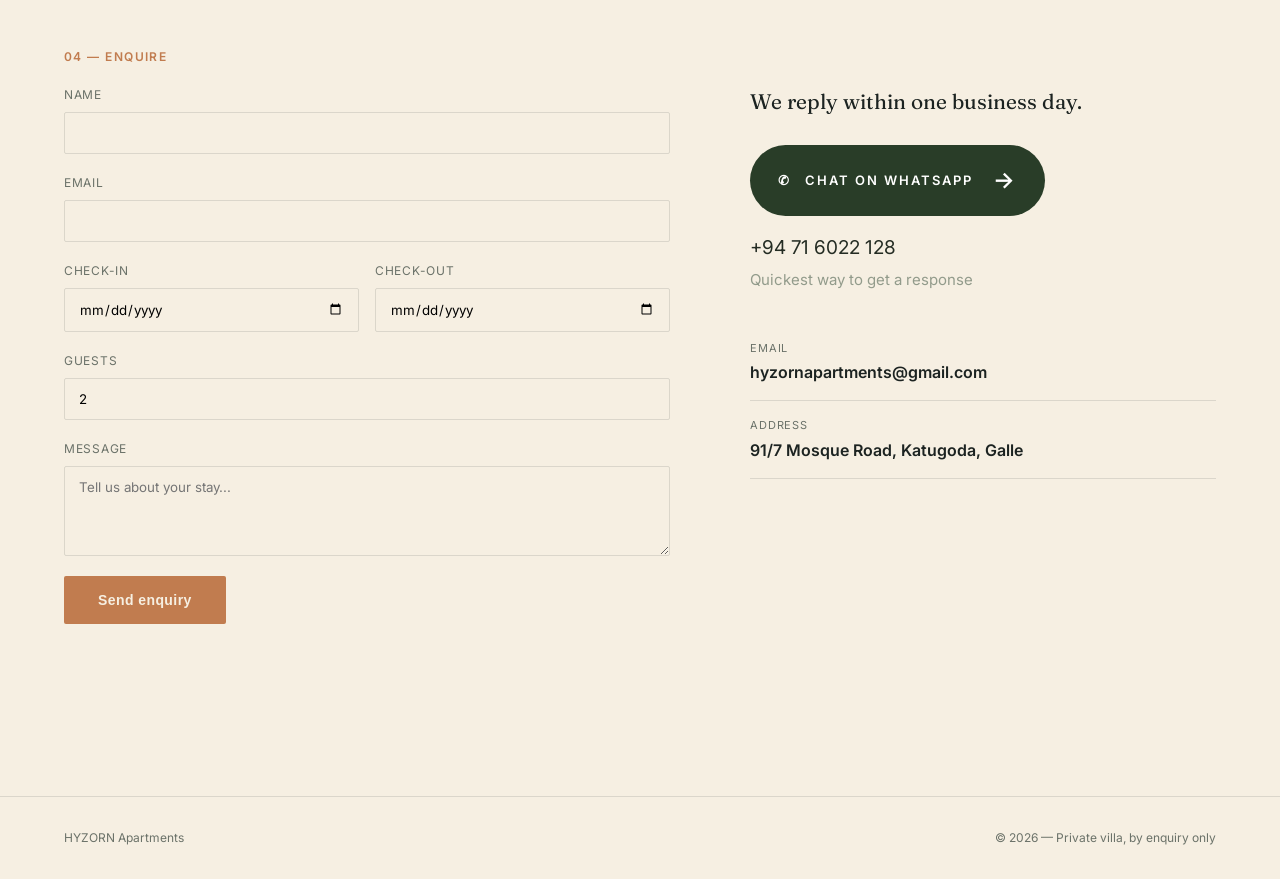
==== commit 6fab3f4d: "Update hero image to use webp format Replaced image source and updated attributes for hero section." ====
--- a/index.html
+++ b/index.html
@@ -71,7 +71,13 @@
   <!-- HERO -->
   <section id="hero" class="hero">
     <div class="hero-media">
-      <img src="images/Hyzorn.png" alt="HYZORN Apartments villa exterior at dusk">
+<img
+  src="images/Hyzorn.webp"
+  alt="HYZORN Apartments guest accommodation in Galle, Sri Lanka"
+  width="753"
+  height="1000"
+  fetchpriority="high"
+>
       <div class="hero-scrim"></div>
     </div>
     <div class="hero-inner">
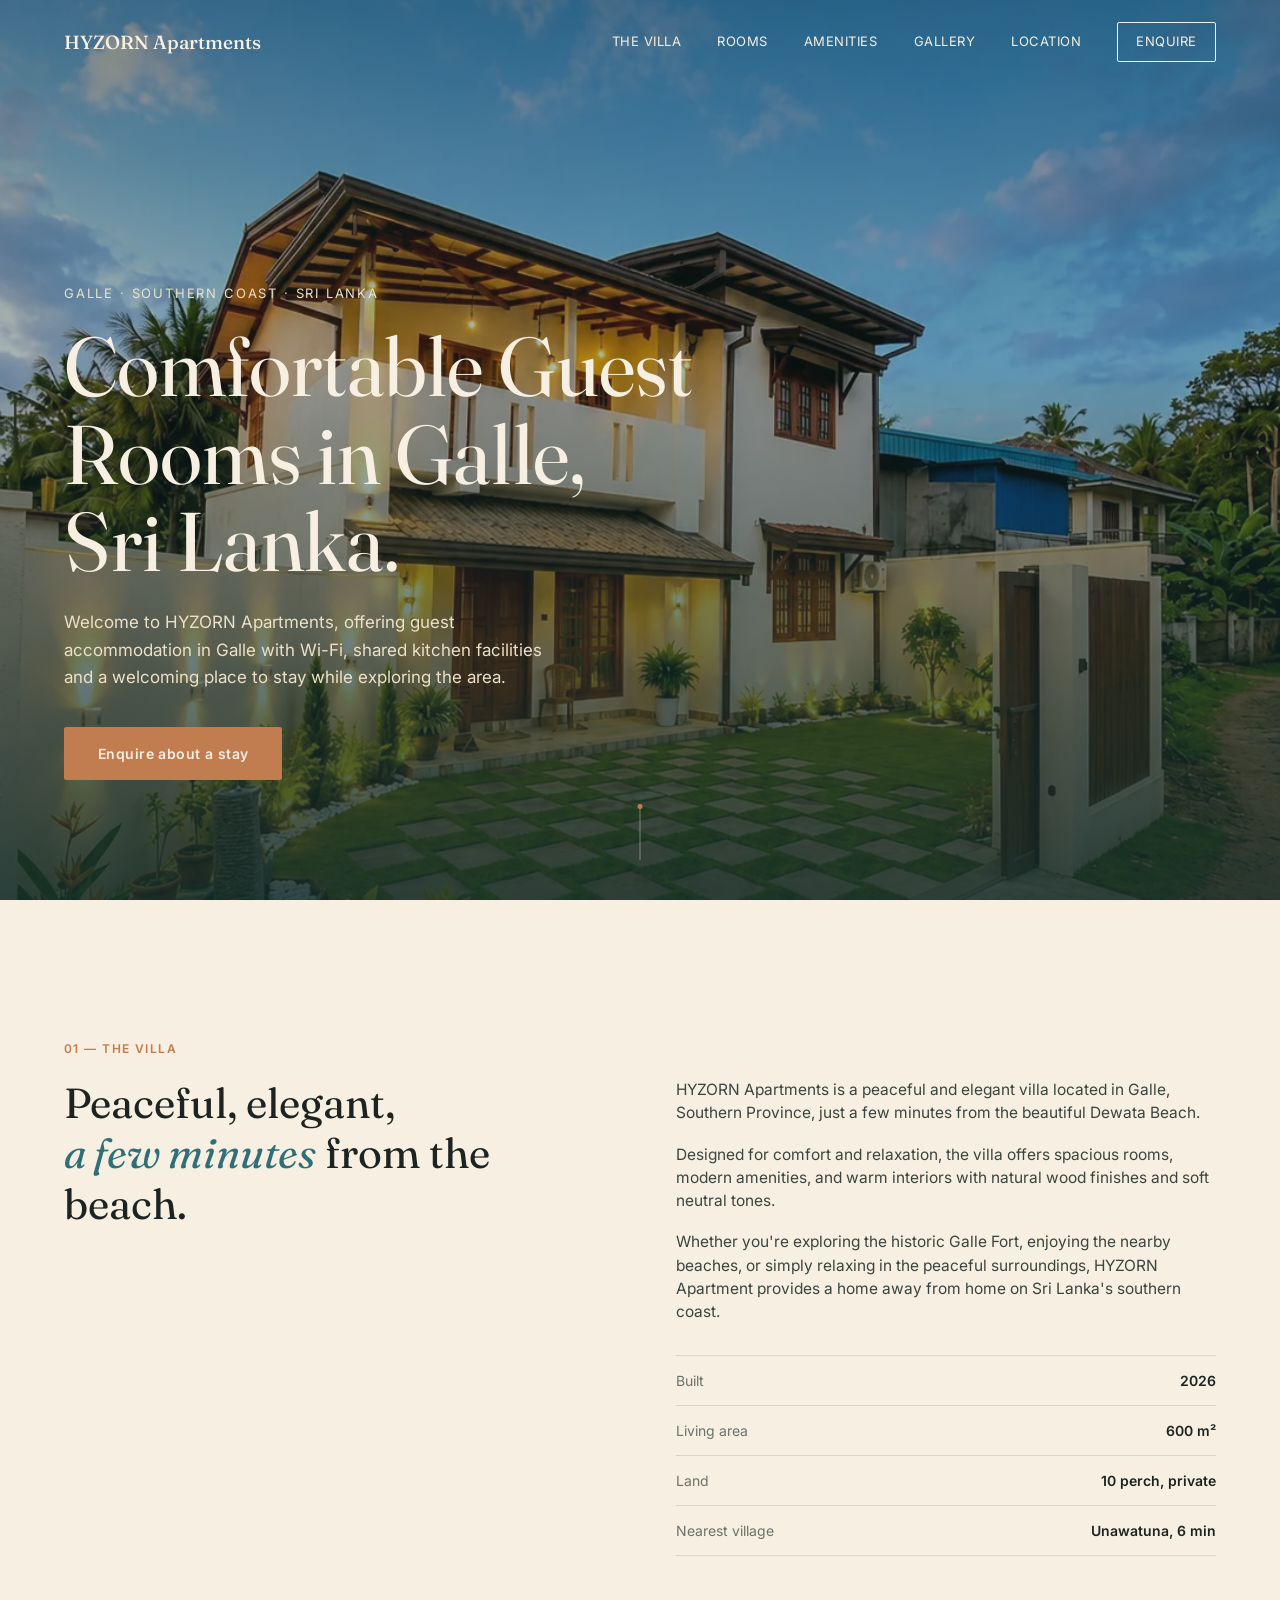
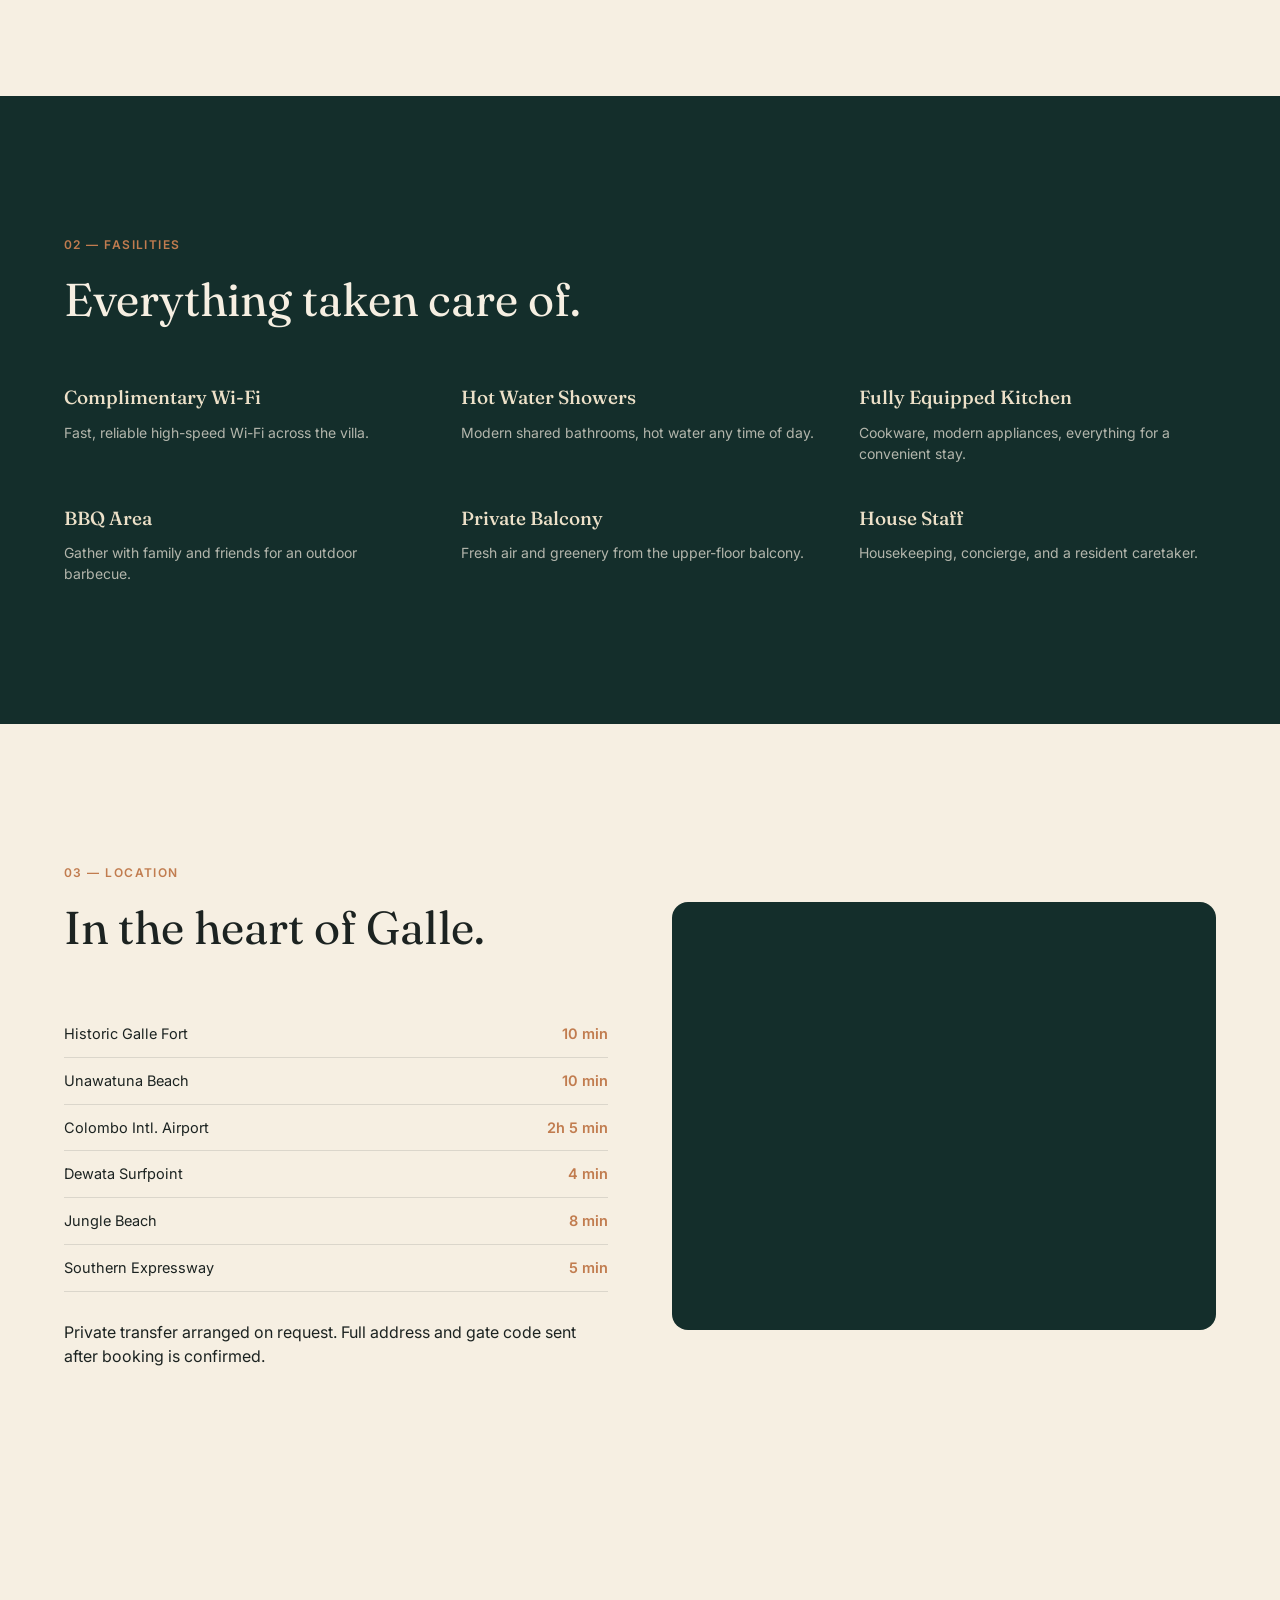
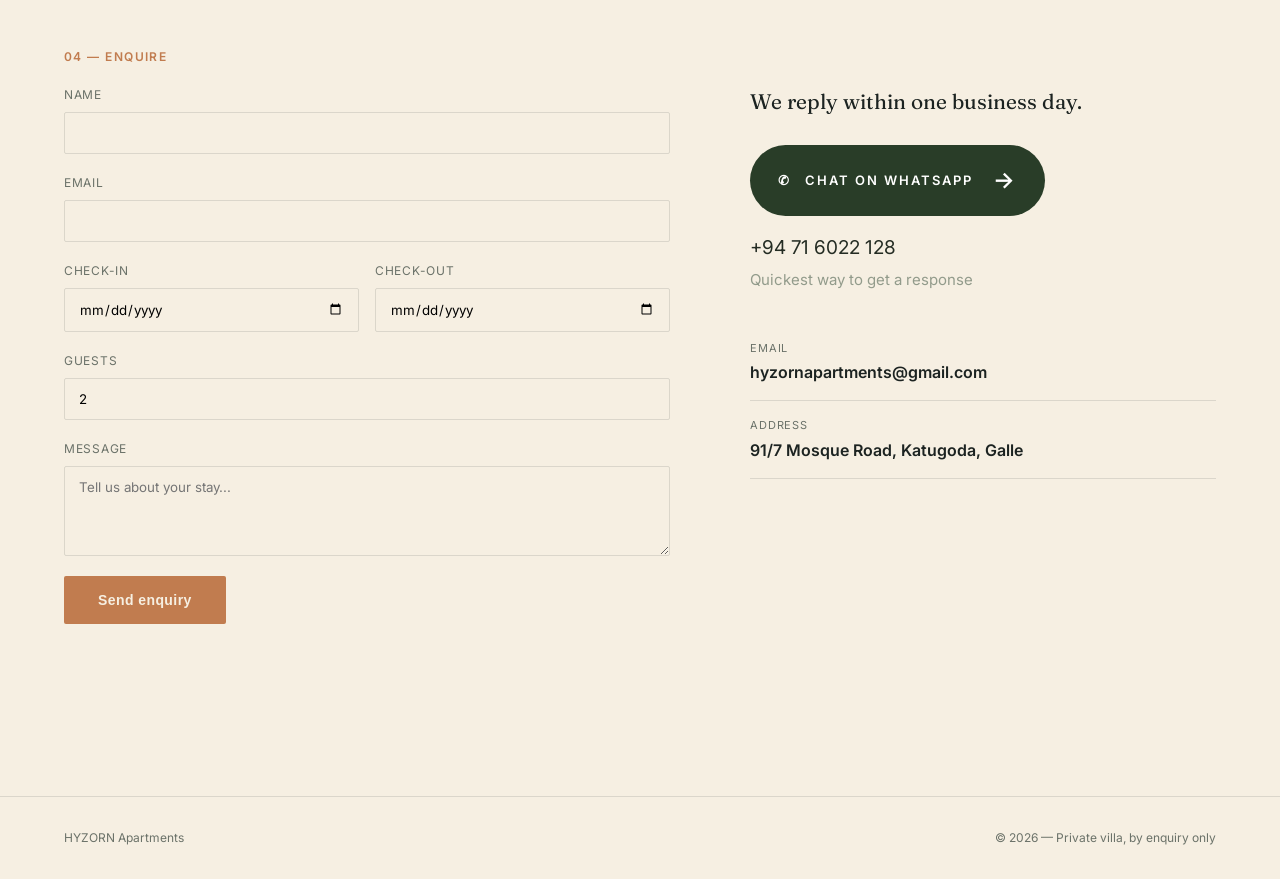
==== commit 13252055: "Update apartment name from Swiss Residence to HYZORN" ====
--- a/index.html
+++ b/index.html
@@ -3,8 +3,6 @@
 <head>
 <meta charset="UTF-8">
 <meta name="viewport" content="width=device-width, initial-scale=1.0">
-<title>HYZORN Apartments — Galle</title>
-
 <title>HYZORN Apartments | Guest Rooms in Galle, Sri Lanka</title>
 <meta name="description" content="Discover HYZORN Apartments in Galle, Sri Lanka, offering comfortable guest rooms, Wi-Fi, shared kitchens and convenient access to local attractions.">
 <link rel="canonical" href="https://hyzornapartments.com/">
@@ -99,7 +97,7 @@
       <div class="about-copy reveal">
         <p>HYZORN Apartments is a peaceful and elegant villa located in Galle, Southern Province, just a few minutes from the beautiful Dewata Beach.</p>
         <p>Designed for comfort and relaxation, the villa offers spacious rooms, modern amenities, and warm interiors with natural wood finishes and soft neutral tones.</p>
-        <p>Whether you're exploring the historic Galle Fort, enjoying the nearby beaches, or simply relaxing in the peaceful surroundings, Swiss Residence provides a home away from home on Sri Lanka's southern coast.</p>
+        <p>Whether you're exploring the historic Galle Fort, enjoying the nearby beaches, or simply relaxing in the peaceful surroundings, HYZORN Apartment provides a home away from home on Sri Lanka's southern coast.</p>
         <dl class="about-facts">
           <div><dt>Built</dt><dd>2026</dd></div>
           <div><dt>Living area</dt><dd>600 m²</dd></div>
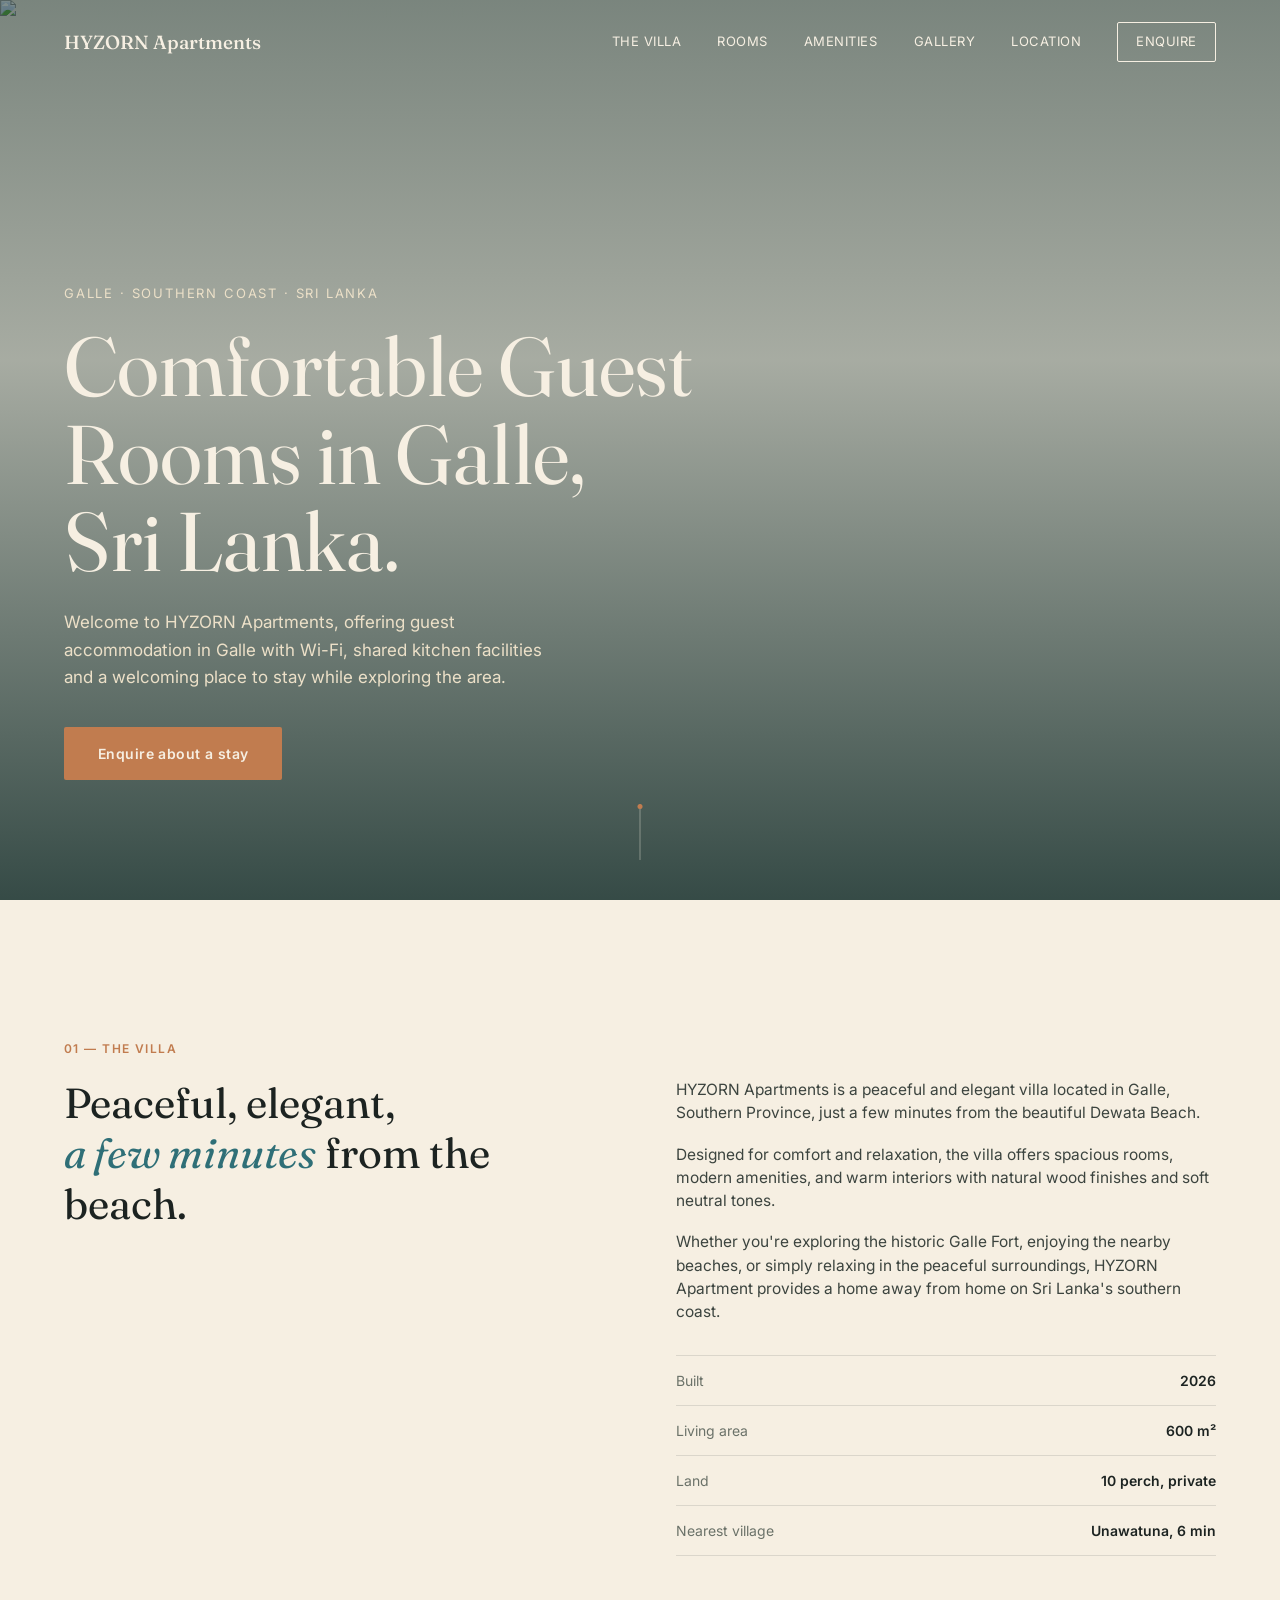
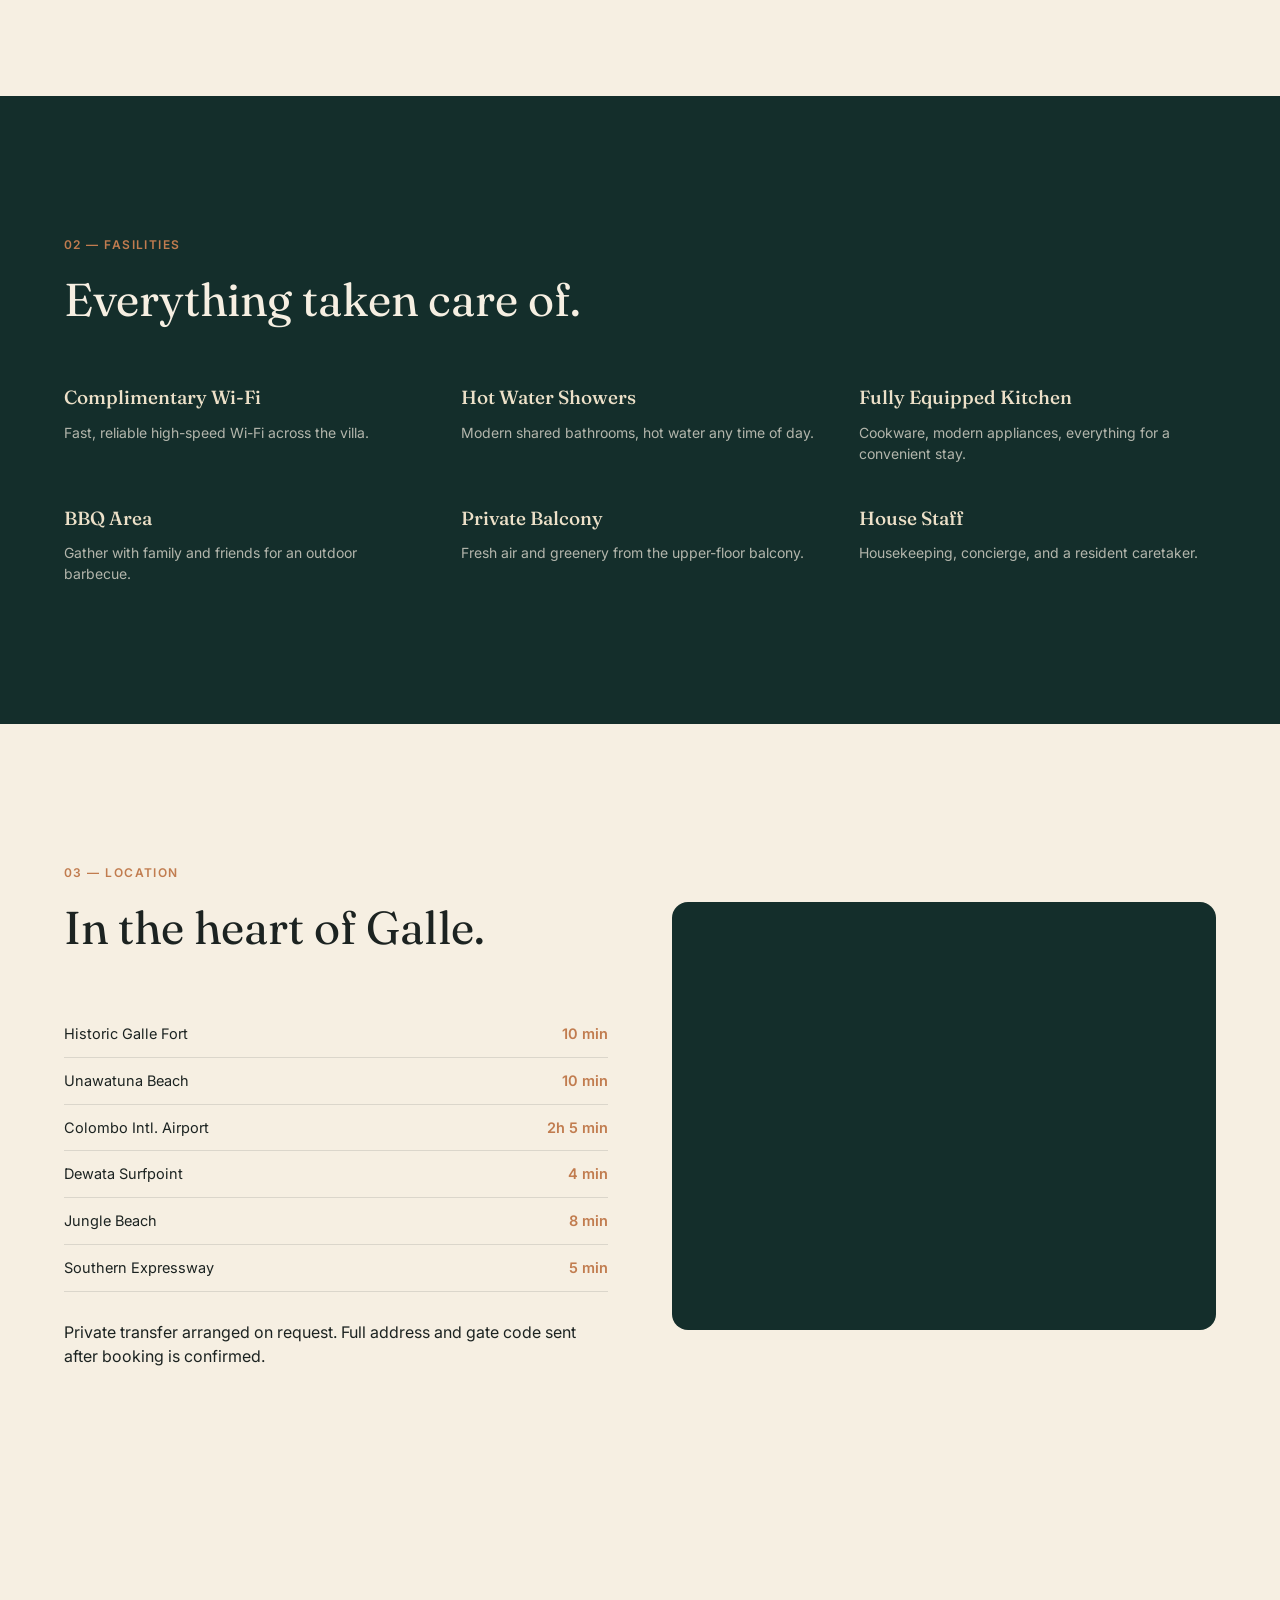
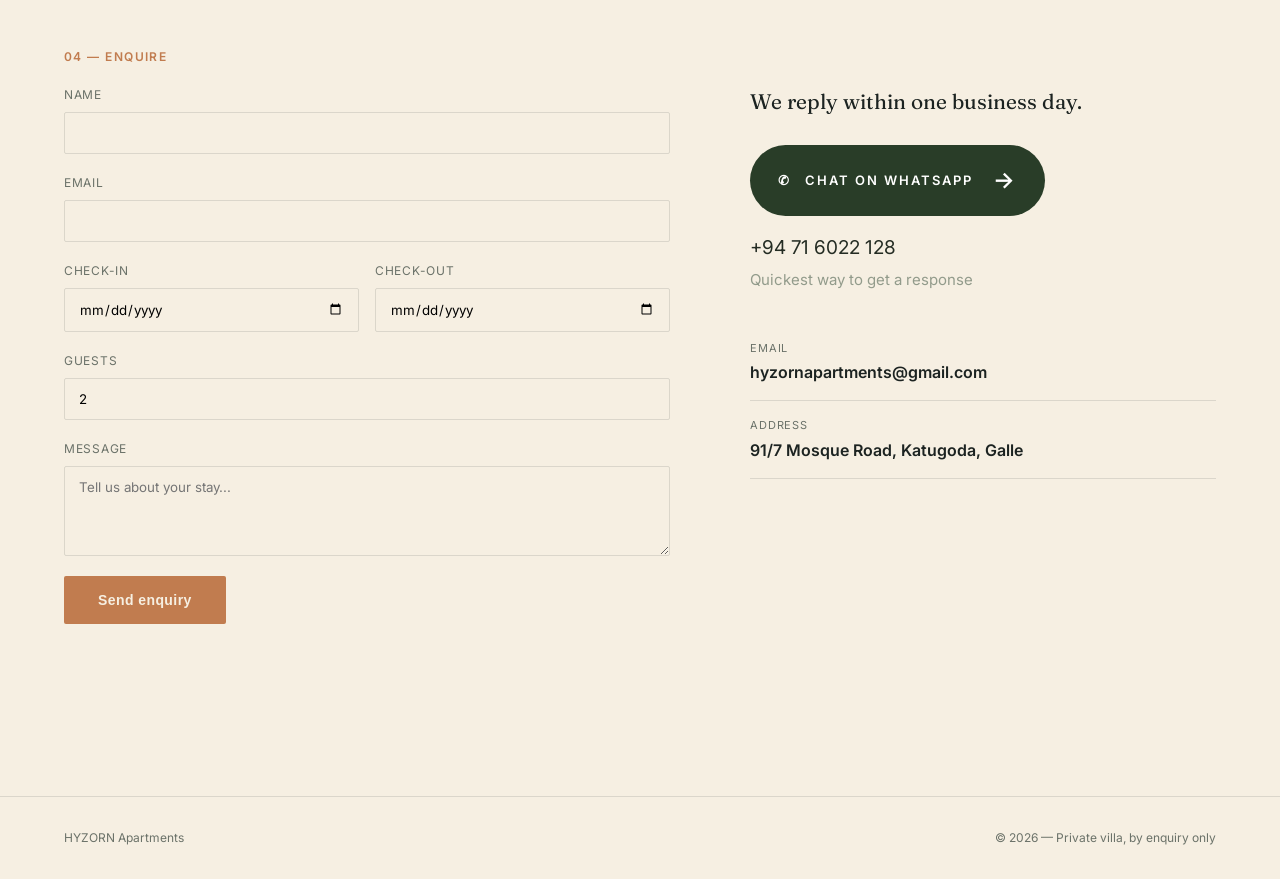
==== commit 109dc28c: "Update image source in hero section" ====
--- a/index.html
+++ b/index.html
@@ -2,6 +2,7 @@
 <html lang="en">
 <head>
 <meta charset="UTF-8">
+<link rel="icon" type="image/png" href="/favicon.png">
 <meta name="viewport" content="width=device-width, initial-scale=1.0">
 <title>HYZORN Apartments | Guest Rooms in Galle, Sri Lanka</title>
 <meta name="description" content="Discover HYZORN Apartments in Galle, Sri Lanka, offering comfortable guest rooms, Wi-Fi, shared kitchens and convenient access to local attractions.">
@@ -70,7 +71,7 @@
   <section id="hero" class="hero">
     <div class="hero-media">
 <img
-  src="images/Hyzorn.webp"
+  src="images/Hyzorn1.webp"
   alt="HYZORN Apartments guest accommodation in Galle, Sri Lanka"
   width="753"
   height="1000"
